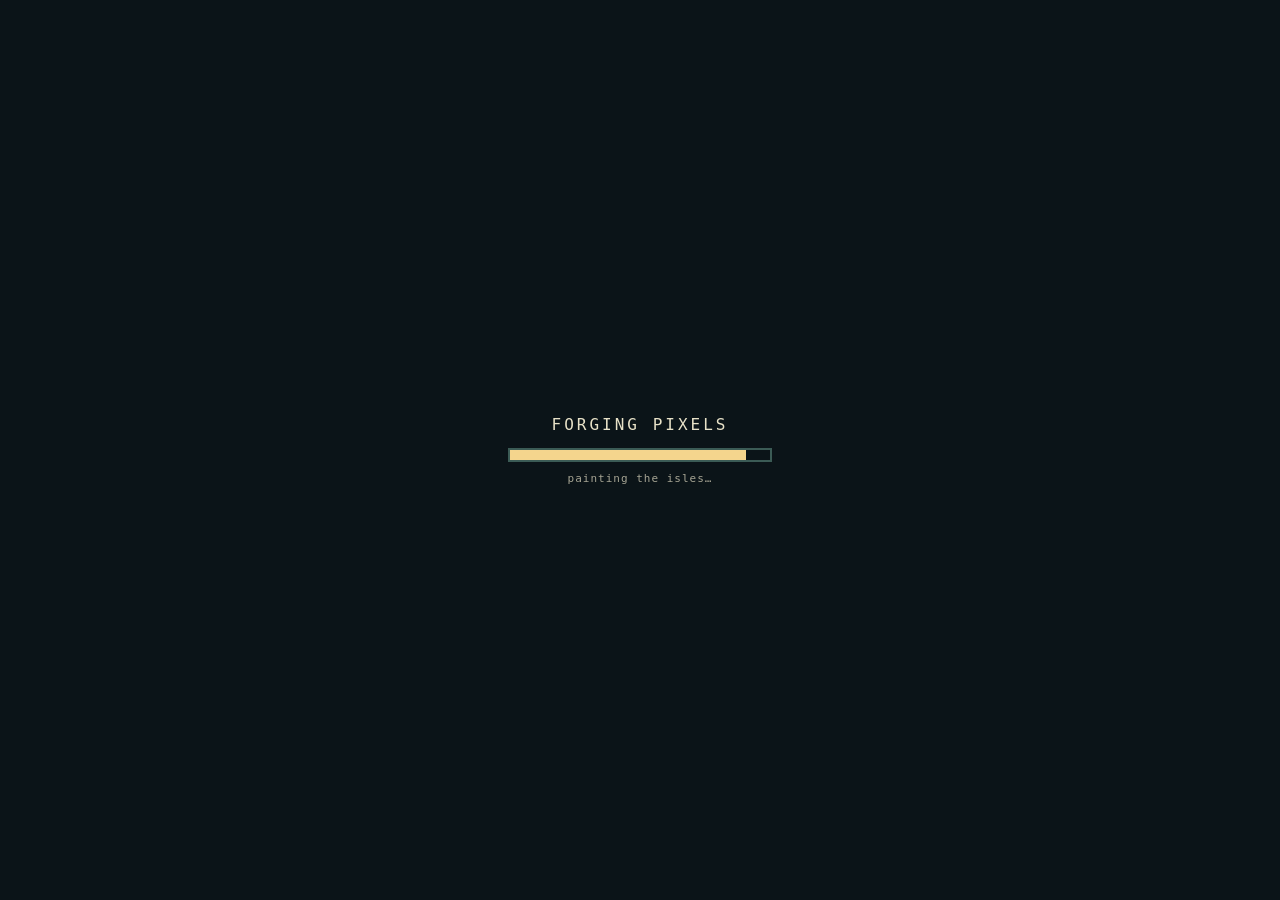
==== index.html @ d320d9fb "Add Lantern Isles isometric exploration prototype Single-file browser game: procedurally painted 512" ====
<!DOCTYPE html>
<html lang="en">
<head>
<meta charset="utf-8">
<meta name="viewport" content="width=device-width,initial-scale=1,maximum-scale=1,user-scalable=no">
<title>Lantern Isles — Prototype</title>
<style>
  html,body{margin:0;height:100%;background:#0b1418;overflow:hidden;font-family:ui-monospace,Menlo,Consolas,monospace;color:#e8e2c8;touch-action:none;user-select:none;-webkit-user-select:none}
  canvas#game{display:block;width:100vw;height:100vh}
  .panel{background:rgba(10,18,22,.78);border:2px solid #3b5b55;box-shadow:0 0 0 2px #0b1418;border-radius:3px}
  #hud{position:fixed;left:12px;top:12px;padding:8px 12px;pointer-events:none}
  #title{font-size:14px;letter-spacing:3px;color:#f4d58d}
  #relics{margin-top:4px;font-size:13px}
  #mini{position:fixed;right:12px;top:12px;width:160px;height:160px;image-rendering:pixelated}
  #zoom{position:fixed;right:12px;bottom:12px;display:flex;flex-direction:column;gap:6px}
  #zoom button{width:44px;height:44px;font:bold 20px monospace;background:rgba(10,18,22,.85);color:#f4d58d;border:2px solid #3b5b55;border-radius:3px;cursor:pointer}
  #hint{position:fixed;left:12px;bottom:12px;padding:6px 10px;font-size:12px;pointer-events:none;max-width:60vw}
  #toast{position:fixed;left:50%;top:18%;transform:translateX(-50%);padding:10px 18px;font-size:15px;color:#f4d58d;opacity:0;transition:opacity .4s;pointer-events:none;text-align:center}
  #loading{position:fixed;inset:0;display:flex;flex-direction:column;align-items:center;justify-content:center;background:#0b1418;z-index:10;letter-spacing:3px}
  #bar{width:260px;height:10px;border:2px solid #3b5b55;margin-top:14px}
  #bar i{display:block;height:100%;width:0;background:#f4d58d}
  #lmsg{margin-top:10px;font-size:11px;opacity:.7;letter-spacing:1px}
  @media (max-width:600px){#mini{width:110px;height:110px}#hint{font-size:11px}}
</style>
</head>
<body>
<canvas id="game"></canvas>
<div id="hud" class="panel"><div id="title">LANTERN ISLES</div><div id="relics">Relics 0 / 0</div></div>
<canvas id="mini" class="panel" width="64" height="64"></canvas>
<div id="zoom"><button id="zin">+</button><button id="zout">−</button></div>
<div id="hint" class="panel">WASD / arrows or tap to walk · scroll / pinch to zoom</div>
<div id="toast" class="panel"></div>
<div id="loading"><div>FORGING PIXELS</div><div id="bar"><i></i></div><div id="lmsg">painting 512×512 tiles…</div></div>
<script>
'use strict';
// ============================================================
//  Utilities: hashing, noise, dithering
// ============================================================
const BAYER=[0,8,2,10,12,4,14,6,3,11,1,9,15,7,13,5].map(v=>(v+.5)/16);
const clamp=(v,a,b)=>v<a?a:v>b?b:v;
function hash(x,y,s){let h=Math.imul(x|0,374761393)^Math.imul(y|0,668265263)^Math.imul(s|0,1274126177);h=Math.imul(h^(h>>>13),1103515245);h^=h>>>16;h=Math.imul(h,2246822519);h^=h>>>13;return (h>>>0)/4294967296;}
function rng(a){return function(){a|=0;a=a+0x6D2B79F5|0;let t=Math.imul(a^a>>>15,1|a);t=t+Math.imul(t^t>>>7,61|t)^t;return((t^t>>>14)>>>0)/4294967296;}}
const wrap=(a,p)=>((a%p)+p)%p;
// periodic value noise (period p in lattice cells) -> seamless tiles
function pnoise(x,y,p,s){const xi=Math.floor(x),yi=Math.floor(y),xf=x-xi,yf=y-yi;const u=xf*xf*(3-2*xf),v=yf*yf*(3-2*yf);
  const x0=wrap(xi,p),x1=wrap(xi+1,p),y0=wrap(yi,p),y1=wrap(yi+1,p);
  const a=hash(x0,y0,s),b=hash(x1,y0,s),c=hash(x0,y1,s),d=hash(x1,y1,s);return a+(b-a)*u+(c-a)*v+(a-b-c+d)*u*v;}
function fbm(x,y,p,s,oct=4){let sum=0,amp=.5,norm=0,f=1;for(let o=0;o<oct;o++){sum+=amp*pnoise(x*f,y*f,p*f,s+o*17);norm+=amp;amp*=.5;f*=2;}return sum/norm;}
// periodic worley: returns [f1,f2,featureX,featureY]
function worley(x,y,p,s){const xi=Math.floor(x),yi=Math.floor(y);let f1=9,f2=9,fx=0,fy=0;
  for(let j=-1;j<=1;j++)for(let i=-1;i<=1;i++){const cx=xi+i,cy=yi+j,mx=wrap(cx,p),my=wrap(cy,p);
    const px=cx+hash(mx,my,s),py=cy+hash(mx,my,s+7);const d=Math.hypot(px-x,py-y);
    if(d<f1){f2=f1;f1=d;fx=px;fy=py;}else if(d<f2)f2=d;}
  return [f1,f2,fx,fy];}
// palette ramp with ordered dithering only near band transitions (crisp pixel-art banding)
function ramp(pal,v,x,y){const n=pal.length;v=v<0?0:v>1?1:v;const f=v*(n-1);let i=Math.floor(f);let fr=(f-i-.5)*2.2+.5;
  if(fr>BAYER[((y&3)<<2)|(x&3)])i++;if(i>n-1)i=n-1;return pal[i];}
const hex=h=>[parseInt(h.slice(1,3),16),parseInt(h.slice(3,5),16),parseInt(h.slice(5,7),16)];
const P=a=>a.map(hex);
function norm3(x,y,z){const l=Math.hypot(x,y,z)||1;return [x/l,y/l,z/l];}
const LIGHT=norm3(-.55,-.65,.55);
const dot=(a,b)=>a[0]*b[0]+a[1]*b[1]+a[2]*b[2];

const PAL={
  grass:P(['#163223','#1e4a2c','#2a6633','#3b853a','#57a443','#80c252','#b2de6c']),
  dirt:P(['#24160f','#3a2418','#553421','#6f482c','#8a5f3a','#a57a4b']),
  rock:P(['#1a1d24','#2a2e37','#3d424c','#545a66','#6f7682','#8f97a2','#b8bfc7']),
  sand:P(['#5e4529','#86683d','#ad8e52','#cbab67','#e2c785','#f3e3ad']),
  snow:P(['#55658a','#7a8cad','#a5b5d0','#cbd8ea','#e9f1fb','#ffffff']),
  water:P(['#0a2238','#0f3450','#14496a','#1b6184','#287ea0','#43a1bd','#8ad0de','#dcf6f3']),
  leaf:P(['#0d2519','#143823','#1d502d','#2a6b35','#3c893b','#5ba946','#88c858','#bfe679']),
  pine:P(['#09201b','#103027','#174334','#20573f','#2e6f4b','#478b58','#6fa96a']),
  bark:P(['#1c120d','#2d1c14','#43281a','#5c3923','#784e30','#94663e']),
  crystal:P(['#1a2860','#28479a','#3a74cf','#55a5ec','#8cd4f7','#d2f5ff','#ffffff']),
  skin:P(['#4f2a22','#83452f','#b26647','#d68e65','#f0b68c']),
  cloak:P(['#260d15','#431628','#661f35','#8c2d3e','#b2424a','#d6645a']),
  cloth:P(['#121420','#1e2238','#2c3455','#3f4a74','#586898']),
  scarf:P(['#0e2f2f','#164a46','#1f6a5f','#2f8f78','#4fb594','#86d6b0']),
  leather:P(['#1a110b','#2c1c11','#43301c','#5d4428','#7a5a35','#987548']),
  metal:P(['#3a2a10','#6a4c1a','#a27426','#d6a53c','#f6d77a','#fff3c0']),
  glow:P(['#c8761e','#f2b13a','#ffe07a','#fff3b8','#fffbe8']),
  hair:P(['#1a0f0c','#2e1a12','#47291a','#633b24']),
};
const OUTLINE=[14,12,20];

function mk(w,h){const c=document.createElement('canvas');c.width=w;c.height=h;return c;}
class Buf{
  constructor(w,h){this.w=w;this.h=h;this.d=new Uint8ClampedArray(w*h*4);}
  px(x,y,c,a=255){if(x<0||y<0||x>=this.w||y>=this.h)return;const i=(y*this.w+x)*4;this.d[i]=c[0];this.d[i+1]=c[1];this.d[i+2]=c[2];this.d[i+3]=a;}
  alpha(x,y){if(x<0||y<0||x>=this.w||y>=this.h)return 0;return this.d[(y*this.w+x)*4+3];}
  outline(col,th=3){const w=this.w,h=this.h,src=new Uint8Array(w*h);for(let i=0;i<w*h;i++)src[i]=this.d[i*4+3]>0?1:0;
    let cur=src;for(let k=0;k<th;k++){const nx=new Uint8Array(cur);for(let y=0;y<h;y++)for(let x=0;x<w;x++){const i=y*w+x;if(cur[i])continue;
      if((x>0&&cur[i-1])||(x<w-1&&cur[i+1])||(y>0&&cur[i-w])||(y<h-1&&cur[i+w]))nx[i]=1;}cur=nx;}
    for(let i=0;i<w*h;i++)if(cur[i]&&!src[i]){this.d[i*4]=col[0];this.d[i*4+1]=col[1];this.d[i*4+2]=col[2];this.d[i*4+3]=255;}}
  canvas(){const c=mk(this.w,this.h);c.getContext('2d').putImageData(new ImageData(this.d,this.w,this.h),0,0);return c;}
}

// ============================================================
//  Tile (block) generation — every block is a 512×512 canvas:
//  top diamond 512×256, two side faces 256px deep.
// ============================================================
const inDiamond=(x,y,m=1)=>Math.abs(x+.5-256)/256+Math.abs(y+.5-128)/128<=m;
const uvToXY=(u,v)=>[Math.floor(256+(u-v)*256),Math.floor(128+(u+v-1)*128)];
const SEED={grass:101,sand:202,rock:303,snow:404,rockfill:303,sandfill:202};

function topColor(mat,u,v,x,y,seed,variant){
  switch(mat){
    case 'grass':{const n=fbm(u*6,v*6,6,seed,5),c=fbm(u*3,v*3,3,seed+5,3);return ramp(PAL.grass,n*.8+c*.4-.12,x,y);}
    case 'sand':case 'sandfill':{const n=fbm(u*5,v*5,5,seed,4);const r=Math.sin(Math.PI*2*(u*3+v*5)+n*5)*.5+.5;return ramp(PAL.sand,.38+(n-.5)*.6+.18*r,x,y);}
    case 'snow':{const n=fbm(u*4,v*4,4,seed,4);return ramp(PAL.snow,.66+(n-.5)*.55,x,y);}
    default:{ // rock slabs
      const [f1,f2]=worley(u*5,v*5,5,seed);const e=f2-f1;
      if(e<.045)return PAL.rock[1];
      let val=.56+(fbm(u*8,v*8,8,seed+2,4)-.5)*.5+(.35-f1)*.25;if(e<.09)val+=.12;
      if(variant===1&&mat==='rock'&&fbm(u*3,v*3,3,seed+9,3)>.55)return ramp(PAL.grass,val*.75,x,y);
      return ramp(PAL.rock,val,x,y);}
  }
}
function sideColor(mat,s,t,left,x,y,seed){
  const L=(left?.06:-.16)+((x>=250&&x<=257)?.08:0)-Math.pow(t/256,1.5)*.22;
  if(mat==='grass'||mat==='snow'){
    const drip=pnoise(s*9,3,9,seed+9)>.6?20*pnoise(s*40,1,40,seed+4):0;
    const g=10+16*pnoise(s*20,0,20,seed+3)+drip;
    if(t<g){const pal=mat==='grass'?PAL.grass:PAL.snow;if(t>g-3)return pal[1];
      return ramp(pal,.58+L*1.2-(t/g)*.25+(pnoise(s*60,t/6,60,seed)-.5)*.2,x,y);}
  }
  if(mat==='sand'||mat==='sandfill'){
    const n=fbm(s*8,t/30,8,seed+11,3);const band=Math.sin(t/11+n*5)*.5+.5;
    if(band<.08)return PAL.sand[0];
    return ramp(PAL.sand,.36+band*.22+(n-.5)*.3+L,x,y);
  }
  if(mat==='grass'){
    const dd=88+30*pnoise(s*6,0,6,seed+21);
    if(t<dd){const [f1,,fx,fy]=worley(s*14,t/18,14,seed+31);
      if(f1<.3){const nx=(s*14-fx)/.3,ny=(t/18-fy)/.3;return ramp(PAL.rock,.42+(-nx-ny)*.25+L,x,y);}
      if(f1<.36)return PAL.dirt[0];
      return ramp(PAL.dirt,.48+(fbm(s*10,t/20,10,seed+40,3)-.5)*.6+L,x,y);}
  }
  const [f1,f2]=worley(s*5,t/45,5,seed+51);
  if(f2-f1<.05)return PAL.rock[0];
  const n=fbm(s*6,t/50,6,seed+60,4);
  return ramp(PAL.rock,.5+(n-.5)*.5+.1*Math.sin(t/7+n*8)+L+(.3-f1)*.3,x,y);
}
function decorateTop(b,mat,variant,seed){
  const R=rng(seed*31+variant*977+1);
  if(mat==='grass'){
    const count=variant===1?2600:1700;
    for(let k=0;k<count;k++){const [x,y]=uvToXY(R(),R());const h=5+R()*11|0,lean=(R()-.5)*.7,sh=R();
      for(let s=0;s<h;s++){const yy=y-s,xx=x+Math.round(lean*s);if(!inDiamond(xx,yy,.985))break;
        const tv=.25+(s/h)*.6+sh*.15;b.px(xx,yy,ramp(PAL.grass,tv,xx,yy));if(s<h*.45)b.px(xx+1,yy,ramp(PAL.grass,tv-.15,xx+1,yy));}}
    if(variant===2){const sets=[[[240,240,232],[244,200,80]],[[236,128,160],[255,230,150]],[[250,214,90],[214,120,40]],[[130,160,240],[250,250,220]]];
      for(let k=0;k<34;k++){const [x,y]=uvToXY(.08+R()*.84,.08+R()*.84);const [pc,cc]=sets[R()*sets.length|0];
        const sq=(ox,oy,c)=>{for(let a=0;a<3;a++)for(let q=0;q<3;q++)b.px(x+ox+a,y+oy+q,c);};
        for(let s=3;s<10;s++)b.px(x+1,y+s,PAL.grass[1]);
        sq(-2,1,PAL.grass[0]);sq(-3,0,pc);sq(3,0,pc);sq(0,-3,pc);sq(0,3,pc);sq(0,0,cc);
        b.px(x-3,y,[255,255,255]);b.px(x,y-3,[255,255,255]);}}
    if(variant===1){for(let k=0;k<10;k++){const [x,y]=uvToXY(.1+R()*.8,.1+R()*.8);const r=3+R()*4;
      for(let j=-r;j<=r;j++)for(let i=-r*1.4;i<=r*1.4;i++){const d=(i/(r*1.4))**2+(j/r)**2;if(d>1)continue;
        const xx=x+Math.round(i),yy=y+Math.round(j);b.px(xx,yy,d>.7?PAL.rock[1]:ramp(PAL.rock,.7-(i+j)/(r*3),xx,yy));}}}
  }else if(mat==='sand'){
    for(let k=0;k<60;k++){const [x,y]=uvToXY(.05+R()*.9,.05+R()*.9);const c=R()<.5?PAL.sand[1]:PAL.sand[5];b.px(x,y,c);b.px(x+1,y,c);if(R()<.4){b.px(x,y+1,PAL.sand[0]);b.px(x+1,y+1,PAL.sand[0]);}}
    if(variant===1)for(let k=0;k<160;k++){const [x,y]=uvToXY(.1+R()*.8,.1+R()*.8);const h=4+R()*8|0;
      for(let s=0;s<h;s++)if(inDiamond(x,y-s,.98))b.px(x+Math.round((R()-.5)*1.2*s/3),y-s,s>h-3?[214,200,120]:[150,140,70]);}
  }else if(mat==='snow'){
    for(let k=0;k<260;k++){const [x,y]=uvToXY(R(),R());if(inDiamond(x,y,.98))b.px(x,y,[255,255,255]);}
  }else if(mat==='rock'){
    for(let k=0;k<40;k++){const [x,y]=uvToXY(.05+R()*.9,.05+R()*.9);b.px(x,y,PAL.rock[6]);b.px(x+1,y,PAL.rock[4]);b.px(x,y+1,PAL.rock[1]);b.px(x+1,y+1,PAL.rock[1]);}
  }
}
function genBlock(mat,variant){
  const b=new Buf(512,512),seed=SEED[mat];
  for(let y=0;y<256;y++)for(let x=0;x<512;x++){
    const dx=x+.5-256,dy=y+.5-128;if(Math.abs(dx)/256+Math.abs(dy)/128>1)continue;
    const u=(dx/256+dy/128)/2+.5,v=(dy/128-dx/256)/2+.5;
    b.px(x,y,topColor(mat,u,v,x,y,seed,variant));}
  decorateTop(b,mat,variant,seed);
  for(let x=0;x<512;x++){const left=x<256,yTop=left?128+x/2:256-(x-256)/2,s=left?x/256:(x-256)/256;
    for(let y=Math.ceil(yTop);y<Math.min(512,yTop+256);y++)b.px(x,y,sideColor(mat,s,y-yTop,left,x,y,seed));}
  return b.canvas();
}
function genWater(frame,F){
  const b=new Buf(512,256),ph=Math.PI*2*frame/F;
  for(let y=0;y<256;y++)for(let x=0;x<512;x++){
    const dx=x+.5-256,dy=y+.5-128;if(Math.abs(dx)/256+Math.abs(dy)/128>1.015)continue;
    const u=(dx/256+dy/128)/2+.5,v=(dy/128-dx/256)/2+.5;
    const n=fbm(u*4,v*4,4,505,4);
    const w=Math.sin(Math.PI*2*(2*u+3*v)+ph+n*4)+.6*Math.sin(Math.PI*2*(4*u-1*v)-2*ph+n*3);
    let val=.34+(n-.5)*.55+w*.05;
    if(w>1.42)val=.95;else if(w>1.3)val=.72;
    b.px(x,y,ramp(PAL.water,val,x,y));}
  return b.canvas();
}
function genEdgeShadow(axis){ // darkens top face near a back edge (cliff shadow)
  const b=new Buf(512,256);
  for(let y=0;y<256;y++)for(let x=0;x<512;x++){const dx=x+.5-256,dy=y+.5-128;if(Math.abs(dx)/256+Math.abs(dy)/128>1)continue;
    const u=(dx/256+dy/128)/2+.5,v=(dy/128-dx/256)/2+.5;const q=axis==='u'?u:v;const s=1-q/.42;
    if(s>BAYER[((y&3)<<2)|(x&3)])b.px(x,y,[8,10,24],s>.6?120:85);}
  return b.canvas();
}
function genBlobShadow(w,h){const b=new Buf(w,h);
  for(let y=0;y<h;y++)for(let x=0;x<w;x++){const dx=(x-w/2)/(w/2),dy=(y-h/2)/(h/2);const d=dx*dx+dy*dy;if(d>1)continue;
    if((1-d)*1.6>BAYER[((y&3)<<2)|(x&3)])b.px(x,y,[8,10,24],d<.5?95:70);}
  return b.canvas();}

// ============================================================
//  Props
// ============================================================
function genTree(seed){
  const W=512,H=768,b=new Buf(W,H),R=rng(seed),gx=256,gy=700,trunkTop=gy-330;
  for(let y=trunkTop;y<=gy+8;y++){const t=(y-trunkTop)/(gy-trunkTop),cxo=gx+Math.sin(t*2.4+seed)*10;let hw=15+t*t*14;if(y>gy-26)hw+=(y-(gy-26))*1.3;
    for(let x=Math.floor(cxo-hw);x<=Math.ceil(cxo+hw);x++){const nx=(x-cxo)/hw;if(Math.abs(nx)>1)continue;
      const bark=fbm(x/10,y/34,4096,seed,3),groove=Math.abs(Math.sin(nx*5.5+bark*4));
      let val=.62-nx*.42+(bark-.5)*.4-(groove<.22?.28:0)-(t<.25?.25:0);b.px(x,y,ramp(PAL.bark,val,x,y));}}
  const cy=gy-470,blobs=[{x:gx,y:cy,r:150,z:0}];
  for(let k=0;k<13;k++){const a=R()*Math.PI*2,d=R()*130;const by=cy+Math.sin(a)*d*.8+30;blobs.push({x:gx+Math.cos(a)*d*1.15,y:by,r:60+R()*55,z:(by-cy)*.5+R()*30});}
  for(let y=40;y<gy-240;y++)for(let x=0;x<W;x++){
    const ln=fbm(x/16,y/16,4096,seed+3,3);let best=-1e9,bn=null,bz=0;
    for(const bl of blobs){const dx=(x+.5-bl.x)/bl.r,dy=(y+.5-bl.y)/bl.r,d2=dx*dx+dy*dy;if(d2<1-(ln-.5)*.55){const nz=Math.sqrt(Math.max(0,1-d2));const z=bl.z+nz*bl.r;if(z>best){best=z;bn=[dx,dy,nz];bz=bl.z;}}}
    if(!bn)continue;
    const [f1,,fx,fy]=worley(x/13,y/13,4096,seed+5);
    const n=norm3(bn[0]+(x/13-fx)*.9,bn[1]+(y/13-fy)*.9,bn[2]+.2);
    let val=.08+Math.max(0,dot(n,LIGHT))*.85+bz*.0015;if(f1>.55)val-=.16;
    b.px(x,y,ramp(PAL.leaf,val,x,y));}
  b.outline(OUTLINE,3);return {img:b.canvas(),ax:gx,ay:gy};
}
function genPine(seed){
  const W=512,H=768,b=new Buf(W,H),R=rng(seed),gx=256,gy=700;
  for(let y=gy-140;y<=gy+6;y++){let hw=13+(y>gy-18?(y-(gy-18)):0);for(let x=gx-hw;x<=gx+hw;x++){const nx=(x-gx)/hw;b.px(x,y,ramp(PAL.bark,.6-nx*.4+(hash(x,y>>3,seed)-.5)*.2,x,y));}}
  const tiers=6,top=gy-660;
  for(let k=0;k<tiers;k++){const ay=top+k*78,by=ay+175+k*6,hw0=58+k*30;
    for(let y=ay;y<by+20;y++)for(let x=gx-hw0-10;x<=gx+hw0+10;x++){
      const jag=Math.abs(wrap((x-gx)/19+k*.5,1)*2-1)*18+(hash(x>>2,k,seed)-.5)*6;if(y>by-jag)continue;
      const t=(y-ay)/(by-ay);const hw=hw0*Math.min(1,t*1.05)+2;const nx=(x-gx)/hw;if(Math.abs(nx)>1)continue;
      const n=norm3(nx*.9,-.25+t*.3,Math.sqrt(Math.max(0,1-nx*nx*.8)));
      const needle=Math.sin((x-gx)*.55*Math.sign(nx||1)+y*.9);
      let val=.1+Math.max(0,dot(n,LIGHT))*.8+needle*.06-(k>0&&t<.22?.18:0);
      b.px(x,y,ramp(PAL.pine,val,x,y));}}
  b.outline(OUTLINE,3);return {img:b.canvas(),ax:gx,ay:gy};
}
function genRock(seed){
  const W=512,H=512,b=new Buf(W,H),R=rng(seed),gx=256,gy=410,rx=120+R()*50,ry=85+R()*35,cy=gy-ry*.75,moss=R()<.6;
  for(let y=0;y<H;y++)for(let x=0;x<W;x++){if(y>gy+6)continue;
    const dx=(x+.5-gx)/rx,dy=(y+.5-cy)/ry;const th=Math.atan2(dy,dx);const rr=1+(pnoise((th/Math.PI+1)*4,0,8,seed)-.5)*.35;
    const d2=(dx*dx+dy*dy)/(rr*rr);if(d2>1)continue;
    const [f1,f2,fx,fy]=worley(x/42,y/42,4096,seed+3);
    const cdx=(fx*42-gx)/rx,cdy=(fy*42-cy)/ry;const cz=Math.sqrt(Math.max(.05,1-cdx*cdx-cdy*cdy));
    const n=norm3(cdx*.8+dx*.4,cdy*.8+dy*.4,cz);
    if(f2-f1<.04){b.px(x,y,PAL.rock[0]);continue;}
    let val=.12+Math.max(0,dot(n,LIGHT))*.8+(hash(x>>1,y>>1,seed)-.5)*.08;
    if(moss&&n[1]<-.45&&fbm(x/20,y/20,4096,seed+8,3)>.45){b.px(x,y,ramp(PAL.grass,val*.85,x,y));continue;}
    b.px(x,y,ramp(PAL.rock,val,x,y));}
  b.outline(OUTLINE,3);return {img:b.canvas(),ax:gx,ay:gy};
}
function genPillar(seed,broken){
  const W=256,H=768,b=new Buf(W,H),R=rng(seed),gx=128,gy=700;
  const colTop=Math.floor(broken?gy-40-(170+R()*130):gy-460),r=50;
  for(let y=colTop-40;y<gy-36;y++)for(let x=gx-r;x<=gx+r;x++){const nx=(x+.5-gx)/r;if(Math.abs(nx)>1)continue;
    const jt=broken?colTop+(pnoise(x/14,0,4096,seed)-.5)*70:colTop;if(y<jt)continue;
    const n=norm3(nx,-.05,Math.sqrt(1-nx*nx));const flute=Math.cos(Math.asin(clamp(nx,-1,1))*12);
    let val=.15+Math.max(0,dot(n,LIGHT))*.75+(flute>.85?-.15:0)+(fbm(x/8,y/30,4096,seed+2,3)-.5)*.25;
    if(((y-colTop)%90)<4)val-=.2;
    if(broken&&y<jt+6)val+=.15;
    if(y>gy-160&&fbm(x/16,y/16,4096,seed+5,3)>.55+(y-(gy-160))*-.0015){b.px(x,y,ramp(PAL.grass,val*.85,x,y));continue;}
    b.px(x,y,ramp(PAL.rock,val,x,y));}
  const slab=(y0,y1,hw)=>{for(let y=y0;y<y1;y++)for(let x=gx-hw;x<=gx+hw;x++){const nx=(x-gx)/hw;let val=y<y0+6?.85:.55-nx*.3;val+=(hash(x>>1,y>>1,seed)-.5)*.1;b.px(x,y,ramp(PAL.rock,val,x,y));}};
  slab(gy-40,gy+4,74);if(!broken)slab(colTop-34,colTop,68);
  b.outline(OUTLINE,3);return {img:b.canvas(),ax:gx,ay:gy};
}
function genCrystal(){
  const W=256,H=384,b=new Buf(W,H);
  const cs=[{x:94,base:345,w:22,h:150,t:-.38},{x:166,base:345,w:20,h:130,t:.42},{x:128,base:345,w:34,h:240,t:.04},{x:108,base:350,w:14,h:80,t:-.15}];
  for(const c of cs){const co=Math.cos(c.t),si=Math.sin(c.t);
    for(let y=0;y<H;y++)for(let x=0;x<W;x++){const px=x+.5-c.x,py=c.base-y-.5;const lx=px*co-py*si,ly=px*si+py*co;
      if(ly<0||ly>c.h)continue;const ts=c.h-c.w*1.4;const hw=ly<ts?c.w:c.w*(c.h-ly)/(c.h-ts);if(Math.abs(lx)>hw)continue;
      const f=lx/hw;let val=f<-.33?.8:f<.33?.58:.34;if(ly>ts)val+=f<0?.18:.02;val+=(ly/c.h)*.18;
      if(wrap(ly-lx*.6,38)<2.5)val+=.25;b.px(x,y,ramp(PAL.crystal,val,x,y));}}
  for(let k=0;k<7;k++){const R=rng(k+9);const x0=80+R()*96,y0=346+R()*8,r=6+R()*7;
    for(let j=-r;j<=r;j++)for(let i=-r*1.4;i<=r*1.4;i++){const d=(i/(r*1.4))**2+(j/r)**2;if(d>1)continue;const xx=Math.round(x0+i),yy=Math.round(y0+j);b.px(xx,yy,ramp(PAL.rock,.65-(i+j)/(r*3),xx,yy));}}
  b.outline([10,12,40],3);return {img:b.canvas(),ax:128,ay:345};
}
// --- player: built from shaded primitives, then outlined ---
function renderParts(b,parts){
  const LP=norm3(-.5,-.6,.62);
  for(const p of parts){let x0,x1,y0,y1;
    if(p.t==='ell'){x0=p.x-p.rx;x1=p.x+p.rx;y0=p.y-p.ry;y1=p.y+p.ry;}
    else if(p.t==='trap'){const w=Math.max(p.w0,p.w1);x0=p.x-w;x1=p.x+w;y0=p.y0;y1=p.y1;}
    else{x0=p.x0;x1=p.x1;y0=p.y0;y1=p.y1;}
    for(let y=Math.floor(y0);y<=Math.ceil(y1);y++)for(let x=Math.floor(x0);x<=Math.ceil(x1);x++){let n;
      if(p.t==='ell'){const dx=(x+.5-p.x)/p.rx,dy=(y+.5-p.y)/p.ry,d=dx*dx+dy*dy;if(d>1)continue;n=[dx,dy,Math.sqrt(1-d)];}
      else if(p.t==='trap'){if(y<p.y0||y>p.y1)continue;const t=(y-p.y0)/(p.y1-p.y0),hw=p.w0+(p.w1-p.w0)*t,nx=(x+.5-p.x)/hw;if(Math.abs(nx)>1)continue;n=norm3(nx*.95,-.1,Math.sqrt(Math.max(0,1-nx*nx*.9)));}
      else{if(x<p.x0||x>p.x1||y<p.y0||y>p.y1)continue;b.px(x,y,p.col);continue;}
      let val=.15+Math.max(0,dot(n,LP))*.8+(p.bias||0);if(p.fold)val+=Math.sin((x-p.x)/p.fold)*.1;
      b.px(x,y,ramp(p.pal,val,x,y));}}
}
function genPlayer(back,frame){
  const b=new Buf(256,384),ph=frame/4*Math.PI*2,walk=frame>0;
  const lL=walk?Math.max(0,Math.sin(ph))*12:0,lR=walk?Math.max(0,-Math.sin(ph))*12:0,bob=walk?Math.abs(Math.sin(ph))*5:0,sw=walk?Math.sin(ph)*7:0;
  const E=(x,y,rx,ry,pal,o={})=>Object.assign({t:'ell',x,y,rx,ry,pal},o);
  const T=(x,y0,y1,w0,w1,pal,o={})=>Object.assign({t:'trap',x,y0,y1,w0,w1,pal},o);
  const Rc=(x0,y0,x1,y1,col)=>({t:'rect',x0,y0,x1,y1,col});
  const parts=[
    E(108,352-lL,20,12,PAL.leather),E(148,352-lR,20,12,PAL.leather),
    E(110,322-lL,15,28,PAL.cloth),E(146,322-lR,15,28,PAL.cloth),
    E(80,236-bob+sw*.5,15,40,PAL.cloak,{bias:-.12}),
    T(128,172-bob,318-bob,38,66,PAL.cloak,{fold:7}),
    T(128,258-bob,270-bob,44,47,PAL.leather),
  ];
  if(back){parts.push(T(128,190-bob,292-bob,40,44,PAL.leather,{fold:9}),E(128,198-bob,42,16,PAL.leather,{bias:.08}),E(128,184-bob,50,14,PAL.cloth,{fold:4}));}
  else parts.push(E(128,264-bob,8,7,PAL.metal,{bias:.2}));
  parts.push(E(176,236-bob-sw*.5,15,40,PAL.cloak),E(80,280-bob+sw,11,11,PAL.skin),E(176,280-bob-sw,11,11,PAL.skin),
    T(182,286-bob-sw,296-bob-sw,4,4,PAL.metal),T(182,296-bob-sw,334-bob-sw,13,15,PAL.metal,{bias:-.1}),
    E(182,315-bob-sw,9,13,PAL.glow,{bias:.5}),
    E(128,176-bob,46,16,PAL.scarf,{fold:5}),
    E(128,122-bob,56,58,PAL.cloak,{fold:9}),T(128,56-bob,84-bob,4,30,PAL.cloak));
  if(!back){parts.push(E(128,136-bob,34,31,PAL.skin,{bias:.1}),E(128,108-bob,36,13,PAL.hair),
    Rc(110,129-bob,117,139-bob,[24,16,26]),Rc(139,129-bob,146,139-bob,[24,16,26]),Rc(110,129-bob,112,131-bob,[255,255,255]),Rc(139,129-bob,141,131-bob,[255,255,255]),
    Rc(103,145-bob,109,148-bob,[228,128,110]),Rc(147,145-bob,153,148-bob,[228,128,110]));}
  renderParts(b,parts.map(p=>{if(p.t==='ell'||p.t==='trap')return p;return Object.assign({},p,{y0:Math.round(p.y0),y1:Math.round(p.y1)});}));
  b.outline(OUTLINE,3);return b.canvas();
}

// ============================================================
//  World
// ============================================================
const N=64,HW=256,HH=128,ZS=128;
const H=new Int8Array(N*N),MAT=new Array(N*N),VAR=new Uint8Array(N*N),PROP=new Array(N*N).fill(null),RELIC=new Uint8Array(N*N),EXP=new Uint8Array(N*N);
const idx=(i,j)=>i*N+j,inMap=(i,j)=>i>=0&&j>=0&&i<N&&j<N;
let ruins=[],ruinSeen=new Set(),relicTotal=0,relicFound=0,start=[N/2,N/2];
const A={}; // assets

function genWorld(){
  const R=rng(1337);
  for(let i=0;i<N;i++)for(let j=0;j<N;j++){
    const e0=fbm(i/10,j/10,4096,7,5),d=Math.hypot(i-N/2+.5,j-N/2+.5)/(N/2);
    const e=e0+.32-d*d*.78,k=idx(i,j);
    if(e<.38){H[k]=0;MAT[k]='water';continue;}
    const h=Math.min(8,1+Math.floor((e-.38)/.072));H[k]=h;
    const rockN=fbm(i/6,j/6,4096,77,3);
    MAT[k]=h>=7?'snow':h===6?'rock':(h===1&&e<.43)?'sand':(h>=3&&rockN>.66)?'rock':'grass';
    const r=hash(i,j,9);VAR[k]=MAT[k]==='grass'?(r<.18?2:r<.45?1:0):(r<.4?1:0);
  }
  for(let i=0;i<N;i++)for(let j=0;j<N;j++){const k=idx(i,j),m=MAT[k],r=hash(i,j,21),f=fbm(i/6,j/6,4096,31,3);
    if(m==='grass'&&f>.53&&r<.6)PROP[k]={type:H[k]>=4?'pine':'tree',v:hash(i,j,5)*3|0};
    else if((m==='grass'&&r<.035)||(m==='sand'&&r<.04)||(m==='rock'&&r<.1))PROP[k]={type:'rock',v:hash(i,j,6)*3|0};}
  // start: nearest grass to centre
  let bd=1e9;for(let i=0;i<N;i++)for(let j=0;j<N;j++){const k=idx(i,j);if(MAT[k]!=='grass')continue;const d=Math.hypot(i-N/2,j-N/2);if(d<bd){bd=d;start=[i,j];}}
  for(let a=-2;a<=2;a++)for(let b=-2;b<=2;b++)if(inMap(start[0]+a,start[1]+b))PROP[idx(start[0]+a,start[1]+b)]=null;
  // ruins
  let reach=reachable();const cand=reach.filter(k=>MAT[k]==='grass'&&Math.hypot((k/N|0)-start[0],k%N-start[1])>9);
  for(let n=0;n<3&&cand.length;n++){let best=null,bs=-1;for(let t=0;t<300;t++){const k=cand[R()*cand.length|0];const ci=k/N|0,cj=k%N;
      let s=Math.hypot(ci-start[0],cj-start[1])*.3;for(const r of ruins)s=Math.min(s,Math.hypot(ci-r[0],cj-r[1]));if(s>bs){bs=s;best=[ci,cj];}}
    ruins.push(best);const [ci,cj]=best;PROP[idx(ci,cj)]=null;
    for(let a=-3;a<=3;a++)for(let b=-3;b<=3;b++){if(!inMap(ci+a,cj+b))continue;const k=idx(ci+a,cj+b);if(PROP[k]&&PROP[k].type!=='pillar')PROP[k]=null;}
    const ring=[[-2,-2],[-2,0],[-2,2],[0,-2],[2,-2],[2,2],[0,2],[2,0]];for(const [a,b] of ring){if(R()<.25)continue;const ii=ci+a,jj=cj+b;if(!inMap(ii,jj))continue;const k=idx(ii,jj);
      if(MAT[k]!=='water'&&Math.abs(H[k]-H[idx(ci,cj)])<=1)PROP[k]={type:'pillar',v:R()<.55?1:0};}}
  reach=reachable();const rset=new Set(reach);const relics=[];
  for(const [ci,cj] of ruins)if(rset.has(idx(ci,cj)))relics.push([ci,cj]);
  const pool=reach.filter(k=>!PROP[k]&&Math.hypot((k/N|0)-start[0],k%N-start[1])>6);
  while(relics.length<8&&pool.length){let best=null,bs=-1;for(let t=0;t<400;t++){const k=pool[R()*pool.length|0];const ci=k/N|0,cj=k%N;
      let s=Math.hypot(ci-start[0],cj-start[1]);for(const r of relics)s=Math.min(s,Math.hypot(ci-r[0],cj-r[1]));if(s>bs){bs=s;best=[ci,cj];}}relics.push(best);}
  for(const [i,j] of relics)RELIC[idx(i,j)]=1;relicTotal=relics.length;
}
const blocks=k=>!!PROP[k];
function walkable(i,j){if(!inMap(i,j))return false;const k=idx(i,j);return MAT[k]!=='water'&&!blocks(k);}
function canStep(i,j,di,dj){const ni=i+di,nj=j+dj;if(!walkable(ni,nj))return false;const h=H[idx(i,j)];if(Math.abs(H[idx(ni,nj)]-h)>1)return false;
  if(di&&dj){for(const [a,b] of [[i+di,j],[i,j+dj]]){if(!walkable(a,b)||Math.abs(H[idx(a,b)]-h)>1)return false;}}return true;}
const DIRS=[[1,0],[-1,0],[0,1],[0,-1],[1,1],[-1,-1],[1,-1],[-1,1]];
function reachable(){const seen=new Uint8Array(N*N),q=[idx(start[0],start[1])];seen[q[0]]=1;
  for(let h=0;h<q.length;h++){const i=q[h]/N|0,j=q[h]%N;for(const [a,b] of DIRS)if(canStep(i,j,a,b)){const k=idx(i+a,j+b);if(!seen[k]){seen[k]=1;q.push(k);}}}return q;}
function bfs(si,sj,ti,tj){if(!walkable(ti,tj))return null;const prev=new Int32Array(N*N).fill(-1),s=idx(si,sj),t=idx(ti,tj),q=[s];prev[s]=s;
  for(let h=0;h<q.length;h++){if(q[h]===t)break;const i=q[h]/N|0,j=q[h]%N;for(const [a,b] of DIRS)if(canStep(i,j,a,b)){const k=idx(i+a,j+b);if(prev[k]<0){prev[k]=q[h];q.push(k);}}}
  if(prev[t]<0)return null;const path=[];for(let k=t;k!==s;k=prev[k])path.push([k/N|0,k%N]);return path.reverse();}

// ============================================================
//  Render + game loop
// ============================================================
const cv=document.getElementById('game'),ctx=cv.getContext('2d');
let W=0,Hs=0,dpr=1,zoom=.5,time=0;
function resize(){dpr=Math.min(2,window.devicePixelRatio||1);W=innerWidth;Hs=innerHeight;cv.width=W*dpr|0;cv.height=Hs*dpr|0;}
addEventListener('resize',resize);resize();
zoom=clamp(Math.min(W,Hs)/1500,.22,.65);
const setZoom=z=>zoom=clamp(z,.12,2.5);
const X=(i,j)=>(i-j)*HW,Y=(i,j,z)=>(i+j)*HH-z*ZS;
const player={i:0,j:0,fi:0,fj:0,z:0,from:null,to:null,t:0,path:[],back:false,flip:false,walkT:0,moving:false};
const cam={x:0,y:0};
let particles=[],marker=null,mini,miniCtx,miniImg;

function hAt(i,j){if(!inMap(i,j))return -2;const k=idx(i,j);return MAT[k]==='water'?-1:H[k];}
function blockImg(mat,v){const arr=A.blocks[mat];return arr[v%arr.length];}
function fillMat(m){return (m==='sand')?'sandfill':'rockfill';}

function drawTile(i,j,vb){
  const k=idx(i,j),x=X(i,j);
  if(MAT[k]==='water'){
    const y=Y(i,j,0);ctx.drawImage(A.water[Math.floor(time*6)%A.water.length],x-256,y-128);
    return;}
  const h=H[k],m=MAT[k],front=Math.min(hAt(i+1,j),hAt(i,j+1));
  const fills=[];for(let z=h-2;z>front;z-=2)fills.push(z);
  for(let n=fills.length-1;n>=0;n--)ctx.drawImage(A.blocks[fillMat(m)][0],x-256,Y(i,j,fills[n])-128);
  const y=Y(i,j,h);ctx.drawImage(blockImg(m,VAR[k]),x-256,y-128);
  if(hAt(i-1,j)>h)ctx.drawImage(A.shU,x-256,y-128);
  if(hAt(i,j-1)>h)ctx.drawImage(A.shV,x-256,y-128);
  // shoreline foam where the cliff meets water
  const y0=Y(i,j,0),fa=.45+.25*Math.sin(time*2+i+j);
  ctx.strokeStyle=`rgba(225,248,242,${fa})`;ctx.lineWidth=9;
  if(hAt(i,j+1)===-1){ctx.beginPath();ctx.moveTo(x-256,y0);ctx.lineTo(x,y0+128);ctx.stroke();}
  if(hAt(i+1,j)===-1){ctx.beginPath();ctx.moveTo(x,y0+128);ctx.lineTo(x+256,y0);ctx.stroke();}
}
function drawProp(i,j){
  const k=idx(i,j),p=PROP[k],x=X(i,j),y=Y(i,j,H[k]);
  if(p){const list=A[p.type],a=list[p.v%list.length];
    const sw=p.type==='pillar'?220:p.type==='rock'?300:380;ctx.drawImage(A.blob,x-sw/2+30,y-sw*.17+8,sw,sw*.36);
    ctx.drawImage(a.img,x-a.ax,y-a.ay);}
  if(RELIC[k]){const bobY=Math.sin(time*2+i)*10-20,g=ctx.createRadialGradient(x,y-140+bobY,10,x,y-140+bobY,260);
    g.addColorStop(0,'rgba(120,210,255,.55)');g.addColorStop(1,'rgba(120,210,255,0)');
    ctx.save();ctx.globalCompositeOperation='lighter';ctx.fillStyle=g;ctx.fillRect(x-260,y-400+bobY,520,520);ctx.restore();
    ctx.drawImage(A.blob,x-90,y-22,180,60);const c=A.crystal;ctx.drawImage(c.img,x-c.ax,y-c.ay+bobY);}
}
function drawPlayer(){
  const x=(player.fi-player.fj)*HW,y=(player.fi+player.fj)*HH-player.z*ZS;
  ctx.drawImage(A.blob,x-90,y-26,180,64);
  const fr=player.moving?1+(Math.floor(player.walkT*7)%3):0;const img=A.player[player.back?1:0][fr];
  ctx.save();ctx.translate(x,y+8);if(player.flip)ctx.scale(-1,1);ctx.drawImage(img,-128,-360);ctx.restore();
  const lx=x+(player.flip?-54:54),ly=y-45+8,fl=.2+.05*Math.sin(time*13)+.03*Math.sin(time*7.3);
  const g=ctx.createRadialGradient(lx,ly,6,lx,ly,300);g.addColorStop(0,`rgba(255,200,110,${fl+.2})`);g.addColorStop(.25,`rgba(255,170,70,${fl*.6})`);g.addColorStop(1,'rgba(255,150,60,0)');
  ctx.save();ctx.globalCompositeOperation='lighter';ctx.fillStyle=g;ctx.fillRect(lx-300,ly-300,600,600);ctx.restore();
}
function playerOrderKey(){const a=player.from||[player.i,player.j],b=player.to||a;const ka=(a[0]+a[1])*N+a[0],kb=(b[0]+b[1])*N+b[0];return ka>kb?a:b;}

function draw(){
  ctx.setTransform(dpr,0,0,dpr,0,0);
  const bg=ctx.createLinearGradient(0,0,0,Hs);bg.addColorStop(0,'#0b1a22');bg.addColorStop(1,'#08121a');ctx.fillStyle=bg;ctx.fillRect(0,0,W,Hs);
  ctx.save();ctx.translate(W/2,Hs/2);ctx.scale(zoom,zoom);ctx.translate(-cam.x,-cam.y);
  ctx.imageSmoothingEnabled=zoom<1;ctx.imageSmoothingQuality='high';
  const vl=cam.x-W/2/zoom,vr=cam.x+W/2/zoom,vt=cam.y-Hs/2/zoom,vb=cam.y+Hs/2/zoom;
  const pk=playerOrderKey();
  for(let s=0;s<=2*N-2;s++){
    const y0=s*HH;if(y0-9*ZS-800>vb)break;if(y0+700<vt)continue;
    for(let i=Math.max(0,s-N+1);i<=Math.min(s,N-1);i++){const j=s-i,k=idx(i,j);
      const x=X(i,j);if(x+300<vl||x-300>vr)continue;
      if(EXP[k]){const y=Y(i,j,MAT[k]==='water'?0:H[k]);if(!(y-800>vb||y+700<vt)){drawTile(i,j,vb);drawProp(i,j);}}
      if(i===pk[0]&&j===pk[1])drawPlayer();}}
  // fireflies / pollen
  ctx.save();ctx.globalCompositeOperation='lighter';
  for(const p of particles){const a=p.life<1?p.life:Math.min(1,(p.max-p.life)*2);ctx.globalAlpha=clamp(a*(.6+.4*Math.sin(time*5+p.ph)),0,1);ctx.fillStyle=p.col;ctx.fillRect(Math.round(p.x/6)*6,Math.round(p.y/6)*6,p.s,p.s);}
  ctx.restore();
  if(marker&&marker.t>0){const x=X(marker.i,marker.j),y=Y(marker.i,marker.j,H[idx(marker.i,marker.j)]);ctx.strokeStyle=`rgba(244,213,141,${marker.t})`;ctx.lineWidth=8;
    ctx.beginPath();ctx.moveTo(x,y-128);ctx.lineTo(x+256,y);ctx.lineTo(x,y+128);ctx.lineTo(x-256,y);ctx.closePath();ctx.stroke();}
  ctx.restore();
  const vg=ctx.createRadialGradient(W/2,Hs/2,Math.min(W,Hs)*.35,W/2,Hs/2,Math.max(W,Hs)*.75);vg.addColorStop(0,'rgba(5,10,16,0)');vg.addColorStop(1,'rgba(5,10,16,.7)');ctx.fillStyle=vg;ctx.fillRect(0,0,W,Hs);
}

function reveal(){const R=7;for(let a=-R;a<=R;a++)for(let b=-R;b<=R;b++){if(a*a+b*b>R*R+1)continue;const i=player.i+a,j=player.j+b;if(!inMap(i,j))continue;const k=idx(i,j);if(!EXP[k]){EXP[k]=1;paintMini(i,j);}}
  for(const r of ruins){const key=r.join(',');if(!ruinSeen.has(key)&&EXP[idx(r[0],r[1])]){ruinSeen.add(key);toast('Ancient ruins discovered');}}
  miniDirty=true;}
let miniDirty=true;
function miniColor(k){const m=MAT[k],h=H[k];if(m==='water')return [28,104,136];if(RELIC[k])return [140,214,247];
  if(PROP[k]&&PROP[k].type==='pillar')return [190,190,200];
  const base=m==='sand'?[207,176,106]:m==='rock'?[115,122,133]:m==='snow'?[238,244,251]:PROP[k]?[38,92,48]:[70,140,60];const f=.75+h*.05;return base.map(c=>clamp(c*f,0,255));}
function paintMini(i,j){const k=idx(i,j),c=miniColor(k),o=(i*N+j)*4;miniImg.data[o]=c[0];miniImg.data[o+1]=c[1];miniImg.data[o+2]=c[2];miniImg.data[o+3]=255;}
function drawMini(){miniCtx.putImageData(miniImg,0,0);miniCtx.fillStyle='#f4d58d';miniCtx.fillRect(player.j-1,player.i-1,3,3);miniDirty=false;}

let toastT=0;function toast(msg){const t=document.getElementById('toast');t.textContent=msg;t.style.opacity=1;toastT=2.8;}
function updHud(){document.getElementById('relics').textContent=`Relics ${relicFound} / ${relicTotal}`;}

function tryMove(di,dj){
  if(!canStep(player.i,player.j,di,dj))return false;
  player.from=[player.i,player.j];player.to=[player.i+di,player.j+dj];player.t=0;player.moving=true;
  const sx=di-dj,sy=di+dj;if(sx!==0)player.flip=sx<0;player.back=sy<0||(sy===0&&player.back);
  return true;}
function arrive(){
  player.i=player.to[0];player.j=player.to[1];player.from=null;player.to=null;player.moving=false;
  const k=idx(player.i,player.j);
  if(RELIC[k]){RELIC[k]=0;relicFound++;updHud();paintMini(player.i,player.j);
    toast(relicFound===relicTotal?'All relics recovered — the isles remember you':`Relic recovered  ${relicFound}/${relicTotal}`);
    const x=X(player.i,player.j),y=Y(player.i,player.j,H[k]);for(let n=0;n<40;n++){const a=Math.random()*6.28,s=60+Math.random()*240;
      particles.push({x,y:y-150,vx:Math.cos(a)*s,vy:Math.sin(a)*s-120,life:0,max:1.4,s:8,ph:n,col:'#9fe3ff',burst:1});}}
  reveal();}
const keys=new Set();
function keyDir(){let vx=0,vy=0;
  if(keys.has('w')||keys.has('arrowup'))vy-=1;if(keys.has('s')||keys.has('arrowdown'))vy+=1;
  if(keys.has('a')||keys.has('arrowleft'))vx-=1;if(keys.has('d')||keys.has('arrowright'))vx+=1;
  if(!vx&&!vy)return null;const l=Math.hypot(vx,vy);vx/=l;vy/=l;
  let best=null,bs=-2;for(const [a,b] of DIRS){const sx=(a-b)*2,sy=(a+b);const sl=Math.hypot(sx,sy);const d=(sx*vx+sy*vy)/sl;if(d>bs){bs=d;best=[a,b];}}return best;}
function update(dt){
  time+=dt;
  if(player.moving){player.t+=dt/.26;player.walkT+=dt;const t=Math.min(1,player.t);
    player.fi=player.from[0]+(player.to[0]-player.from[0])*t;player.fj=player.from[1]+(player.to[1]-player.from[1])*t;
    const h0=H[idx(...player.from)],h1=H[idx(...player.to)];player.z=h0+(h1-h0)*t+Math.sin(Math.PI*t)*(h0!==h1?.35:.05);
    if(player.t>=1)arrive();}
  if(!player.moving){const kd=keyDir();
    if(kd){player.path=[];if(!tryMove(...kd)){ // slide along walls
        for(const alt of DIRS){if((alt[0]===kd[0]||alt[1]===kd[1])&&(alt[0]||alt[1])&&!(alt[0]===kd[0]&&alt[1]===kd[1])&&tryMove(...alt))break;}}}
    else if(player.path.length){const [ni,nj]=player.path.shift();if(!tryMove(ni-player.i,nj-player.j))player.path=[];}
    if(!player.moving){player.fi=player.i;player.fj=player.j;player.z=H[idx(player.i,player.j)];}}
  const tx=(player.fi-player.fj)*HW,ty=(player.fi+player.fj)*HH-player.z*ZS-160;
  const kk=1-Math.exp(-dt*5);cam.x+=(tx-cam.x)*kk;cam.y+=(ty-cam.y)*kk;
  // ambient fireflies near player
  if(particles.filter(p=>!p.burst).length<34){const a=Math.random()*6.28,r=200+Math.random()*1500;
    particles.push({x:tx+Math.cos(a)*r,y:ty+Math.sin(a)*r*.6,vx:(Math.random()-.5)*30,vy:-10-Math.random()*25,life:0,max:4+Math.random()*4,s:6,ph:Math.random()*9,col:Math.random()<.7?'#f8e7a0':'#b8f0c0'});}
  for(const p of particles){p.life+=dt;p.x+=p.vx*dt;p.y+=p.vy*dt;if(p.burst){p.vy+=200*dt;p.vx*=.97;}else p.vx+=Math.sin(time+p.ph)*8*dt;}
  particles=particles.filter(p=>p.life<p.max);
  if(marker)marker.t-=dt*1.5;
  if(toastT>0){toastT-=dt;if(toastT<=0)document.getElementById('toast').style.opacity=0;}
  if(miniDirty)drawMini();
}
// --- input ---
addEventListener('keydown',e=>{const k=e.key.toLowerCase();keys.add(k);if(k==='+'||k==='=')setZoom(zoom*1.15);if(k==='-')setZoom(zoom/1.15);if(k.startsWith('arrow'))e.preventDefault();});
addEventListener('keyup',e=>keys.delete(e.key.toLowerCase()));
addEventListener('blur',()=>keys.clear());
cv.addEventListener('wheel',e=>{e.preventDefault();setZoom(zoom*Math.exp(-e.deltaY*.0015));},{passive:false});
document.getElementById('zin').onclick=()=>setZoom(zoom*1.25);
document.getElementById('zout').onclick=()=>setZoom(zoom/1.25);
const ptrs=new Map();let pinch=null,pinched=false;
const pdist=()=>{const [a,b]=[...ptrs.values()];return Math.hypot(a.x-b.x,a.y-b.y);};
cv.addEventListener('pointerdown',e=>{cv.setPointerCapture(e.pointerId);ptrs.set(e.pointerId,{x:e.clientX,y:e.clientY,sx:e.clientX,sy:e.clientY});if(ptrs.size===2){pinch={d:pdist(),z:zoom};pinched=true;}});
cv.addEventListener('pointermove',e=>{const p=ptrs.get(e.pointerId);if(!p)return;p.x=e.clientX;p.y=e.clientY;if(ptrs.size===2&&pinch)setZoom(pinch.z*pdist()/pinch.d);});
const endPtr=e=>{const p=ptrs.get(e.pointerId);if(!p)return;if(ptrs.size===1&&!pinched&&Math.hypot(p.x-p.sx,p.y-p.sy)<14&&e.type==='pointerup')tap(p.x,p.y);ptrs.delete(e.pointerId);if(ptrs.size<2)pinch=null;if(!ptrs.size)pinched=false;};
cv.addEventListener('pointerup',endPtr);cv.addEventListener('pointercancel',endPtr);
function tap(cx,cy){
  const wx=(cx-W/2)/zoom+cam.x,wy=(cy-Hs/2)/zoom+cam.y;
  for(let s=2*N-2;s>=0;s--)for(let i=Math.max(0,s-N+1);i<=Math.min(s,N-1);i++){const j=s-i,k=idx(i,j);if(!EXP[k])continue;
    const dx=wx-X(i,j),dy=wy-Y(i,j,MAT[k]==='water'?0:H[k]);
    if(Math.abs(dx)/256+Math.abs(dy)/128<=1){const p=bfs(player.i,player.j,i,j);if(p){player.path=p;marker={i,j,t:1};}return;}}
}

// ============================================================
//  Boot: generate all art procedurally, then start
// ============================================================
(async function boot(){
  const bar=document.querySelector('#bar i'),msg=document.getElementById('lmsg');
  A.blocks={grass:[],sand:[],rock:[],snow:[],rockfill:[],sandfill:[]};A.water=[];A.tree=[];A.pine=[];A.rock=[];A.pillar=[];A.player=[[],[]];
  const jobs=[
    ['grass tiles',()=>{for(let v=0;v<3;v++)A.blocks.grass.push(genBlock('grass',v));}],
    ['sand tiles',()=>{for(let v=0;v<2;v++)A.blocks.sand.push(genBlock('sand',v));}],
    ['rock tiles',()=>{for(let v=0;v<2;v++)A.blocks.rock.push(genBlock('rock',v));}],
    ['snow tiles',()=>{for(let v=0;v<2;v++)A.blocks.snow.push(genBlock('snow',v));}],
    ['cliffs',()=>{A.blocks.rockfill.push(genBlock('rockfill',0));A.blocks.sandfill.push(genBlock('sandfill',0));}],
    ['water',()=>{for(let f=0;f<8;f++)A.water.push(genWater(f,8));A.shU=genEdgeShadow('u');A.shV=genEdgeShadow('v');A.blob=genBlobShadow(256,96);}],
    ['oak trees',()=>{for(let v=0;v<3;v++)A.tree.push(genTree(11+v*7));}],
    ['pines',()=>{for(let v=0;v<2;v++)A.pine.push(genPine(41+v*5));}],
    ['stones & ruins',()=>{for(let v=0;v<3;v++)A.rock.push(genRock(61+v*3));A.pillar.push(genPillar(81,false),genPillar(83,true));A.crystal=genCrystal();}],
    ['wanderer',()=>{for(let b=0;b<2;b++)for(let f=0;f<4;f++)A.player[b].push(genPlayer(b===1,f));}],
    ['the isles',()=>{genWorld();}],
  ];
  for(let n=0;n<jobs.length;n++){msg.textContent=`painting ${jobs[n][0]}…`;await new Promise(r=>setTimeout(r,16));jobs[n][1]();bar.style.width=((n+1)/jobs.length*100)+'%';}
  mini=document.getElementById('mini');miniCtx=mini.getContext('2d');miniImg=miniCtx.createImageData(N,N);
  for(let o=0;o<N*N;o++){miniImg.data[o*4]=11;miniImg.data[o*4+1]=20;miniImg.data[o*4+2]=24;miniImg.data[o*4+3]=255;}
  player.i=player.fi=start[0];player.j=player.fj=start[1];player.z=H[idx(...start)];
  cam.x=(player.fi-player.fj)*HW;cam.y=(player.fi+player.fj)*HH-player.z*ZS-160;
  reveal();updHud();
  document.getElementById('loading').style.display='none';
  toast('Find the lost relics of the isles');
  let last=performance.now();
  (function loop(now){const dt=Math.min(.05,(now-last)/1000);last=now;update(dt);draw();requestAnimationFrame(loop);})(last);
  window.__ready=true;
})();
</script>
</body>
</html>
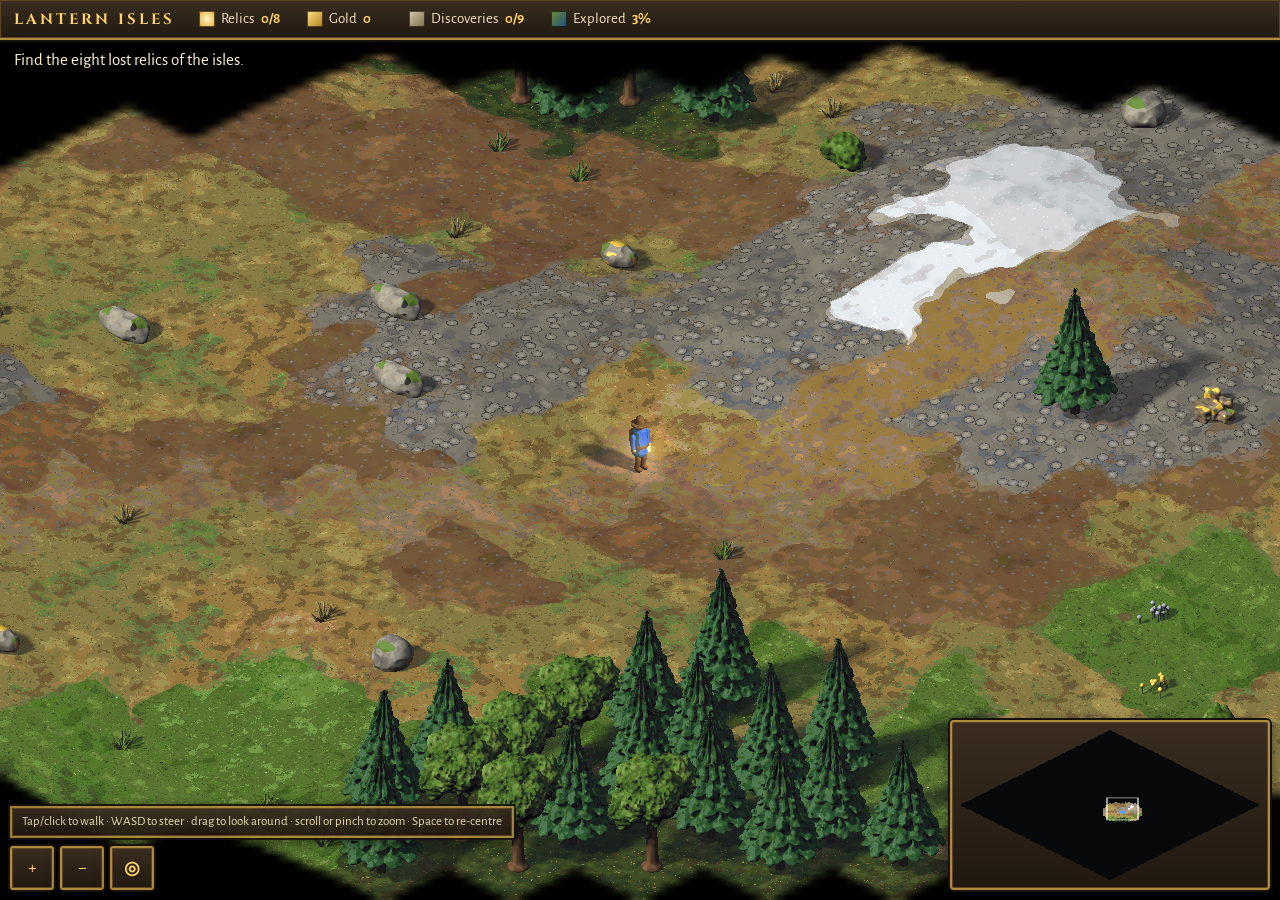
==== commit c9826d55: "Replace art style with pre-rendered isometric (AoE2-style) pipeline and dataset - src/style.js: rese" ====
--- a/index.html
+++ b/index.html
@@ -3,558 +3,54 @@
 <head>
 <meta charset="utf-8">
 <meta name="viewport" content="width=device-width,initial-scale=1,maximum-scale=1,user-scalable=no">
-<title>Lantern Isles — Prototype</title>
+<title>Lantern Isles</title>
+<link rel="preconnect" href="https://fonts.googleapis.com">
+<link href="https://fonts.googleapis.com/css2?family=Cinzel:wght@600;700&family=Alegreya+Sans:wght@400;700&display=swap" rel="stylesheet">
 <style>
-  html,body{margin:0;height:100%;background:#0b1418;overflow:hidden;font-family:ui-monospace,Menlo,Consolas,monospace;color:#e8e2c8;touch-action:none;user-select:none;-webkit-user-select:none}
-  canvas#game{display:block;width:100vw;height:100vh}
-  .panel{background:rgba(10,18,22,.78);border:2px solid #3b5b55;box-shadow:0 0 0 2px #0b1418;border-radius:3px}
-  #hud{position:fixed;left:12px;top:12px;padding:8px 12px;pointer-events:none}
-  #title{font-size:14px;letter-spacing:3px;color:#f4d58d}
-  #relics{margin-top:4px;font-size:13px}
-  #mini{position:fixed;right:12px;top:12px;width:160px;height:160px;image-rendering:pixelated}
-  #zoom{position:fixed;right:12px;bottom:12px;display:flex;flex-direction:column;gap:6px}
-  #zoom button{width:44px;height:44px;font:bold 20px monospace;background:rgba(10,18,22,.85);color:#f4d58d;border:2px solid #3b5b55;border-radius:3px;cursor:pointer}
-  #hint{position:fixed;left:12px;bottom:12px;padding:6px 10px;font-size:12px;pointer-events:none;max-width:60vw}
-  #toast{position:fixed;left:50%;top:18%;transform:translateX(-50%);padding:10px 18px;font-size:15px;color:#f4d58d;opacity:0;transition:opacity .4s;pointer-events:none;text-align:center}
-  #loading{position:fixed;inset:0;display:flex;flex-direction:column;align-items:center;justify-content:center;background:#0b1418;z-index:10;letter-spacing:3px}
-  #bar{width:260px;height:10px;border:2px solid #3b5b55;margin-top:14px}
-  #bar i{display:block;height:100%;width:0;background:#f4d58d}
-  #lmsg{margin-top:10px;font-size:11px;opacity:.7;letter-spacing:1px}
-  @media (max-width:600px){#mini{width:110px;height:110px}#hint{font-size:11px}}
+  :root{--panel:#2b2219;--dark:#17120d;--gold:#b08a3e;--golddk:#5b4524;--text:#f1e3c0;--accent:#ffd36a}
+  html,body{margin:0;height:100%;background:#000;overflow:hidden;color:var(--text);font-family:'Alegreya Sans',Georgia,serif;touch-action:none;user-select:none;-webkit-user-select:none}
+  canvas#game{display:block;width:100vw;height:100vh;image-rendering:pixelated}
+  .frame{background:linear-gradient(180deg,#3a2d20,#21180f);border:2px solid var(--gold);box-shadow:0 0 0 2px var(--dark),inset 0 0 0 1px var(--golddk),0 4px 14px rgba(0,0,0,.6)}
+  #bar-top{position:fixed;left:0;right:0;top:0;height:38px;display:flex;align-items:center;gap:18px;padding:0 14px;border-width:0 0 2px 0;font-size:15px;overflow-x:auto;white-space:nowrap}
+  #bar-top .title{font-family:Cinzel,serif;font-weight:700;letter-spacing:3px;color:var(--accent);font-size:15px;margin-right:6px}
+  .res{display:flex;align-items:center;gap:6px}
+  .ico{width:16px;height:16px;border-radius:2px;box-shadow:inset 0 0 0 1px rgba(0,0,0,.6)}
+  .res b{color:var(--accent);font-weight:700;min-width:28px}
+  #msg{position:fixed;left:14px;top:50px;font-size:17px;color:#fff3c9;text-shadow:0 1px 0 #000,0 0 6px #000;opacity:0;transition:opacity .5s;pointer-events:none;max-width:70vw}
+  #minibox{position:fixed;right:10px;bottom:10px;padding:8px;border-radius:4px}
+  #mini{display:block;width:300px;height:150px;image-rendering:pixelated;cursor:pointer}
+  #ctrls{position:fixed;left:10px;bottom:10px;display:flex;gap:6px}
+  #ctrls button{font:700 18px Cinzel,serif;color:var(--accent);width:44px;height:44px;border-radius:3px;cursor:pointer;padding:0}
+  #help{position:fixed;left:10px;bottom:62px;font-size:13px;padding:6px 10px;opacity:.92;pointer-events:none}
+  #loading{position:fixed;inset:0;display:flex;flex-direction:column;align-items:center;justify-content:center;background:radial-gradient(#2b2219,#0b0805);z-index:20}
+  #loading h1{font-family:Cinzel,serif;letter-spacing:6px;color:var(--accent);margin:0 0 18px;font-size:34px;text-shadow:0 2px 0 #000}
+  #bar{width:280px;height:12px;padding:2px}#bar i{display:block;height:100%;width:0;background:linear-gradient(90deg,#c9962f,#ffd36a)}
+  #lmsg{margin-top:10px;font-size:14px;opacity:.8}
+  #win{position:fixed;inset:0;display:none;align-items:center;justify-content:center;background:rgba(0,0,0,.55);z-index:15}
+  #win div{padding:24px 34px;text-align:center;font-size:17px}#win h2{font-family:Cinzel,serif;color:var(--accent);margin:0 0 10px}
+  @media (max-width:700px){#mini{width:180px;height:90px}#help{display:none}#bar-top{font-size:13px;gap:12px}#bar-top .title{display:none}}
 </style>
 </head>
 <body>
 <canvas id="game"></canvas>
-<div id="hud" class="panel"><div id="title">LANTERN ISLES</div><div id="relics">Relics 0 / 0</div></div>
-<canvas id="mini" class="panel" width="64" height="64"></canvas>
-<div id="zoom"><button id="zin">+</button><button id="zout">−</button></div>
-<div id="hint" class="panel">WASD / arrows or tap to walk · scroll / pinch to zoom</div>
-<div id="toast" class="panel"></div>
-<div id="loading"><div>FORGING PIXELS</div><div id="bar"><i></i></div><div id="lmsg">painting 512×512 tiles…</div></div>
-<script>
-'use strict';
-// ============================================================
-//  Utilities: hashing, noise, dithering
-// ============================================================
-const BAYER=[0,8,2,10,12,4,14,6,3,11,1,9,15,7,13,5].map(v=>(v+.5)/16);
-const clamp=(v,a,b)=>v<a?a:v>b?b:v;
-function hash(x,y,s){let h=Math.imul(x|0,374761393)^Math.imul(y|0,668265263)^Math.imul(s|0,1274126177);h=Math.imul(h^(h>>>13),1103515245);h^=h>>>16;h=Math.imul(h,2246822519);h^=h>>>13;return (h>>>0)/4294967296;}
-function rng(a){return function(){a|=0;a=a+0x6D2B79F5|0;let t=Math.imul(a^a>>>15,1|a);t=t+Math.imul(t^t>>>7,61|t)^t;return((t^t>>>14)>>>0)/4294967296;}}
-const wrap=(a,p)=>((a%p)+p)%p;
-// periodic value noise (period p in lattice cells) -> seamless tiles
-function pnoise(x,y,p,s){const xi=Math.floor(x),yi=Math.floor(y),xf=x-xi,yf=y-yi;const u=xf*xf*(3-2*xf),v=yf*yf*(3-2*yf);
-  const x0=wrap(xi,p),x1=wrap(xi+1,p),y0=wrap(yi,p),y1=wrap(yi+1,p);
-  const a=hash(x0,y0,s),b=hash(x1,y0,s),c=hash(x0,y1,s),d=hash(x1,y1,s);return a+(b-a)*u+(c-a)*v+(a-b-c+d)*u*v;}
-function fbm(x,y,p,s,oct=4){let sum=0,amp=.5,norm=0,f=1;for(let o=0;o<oct;o++){sum+=amp*pnoise(x*f,y*f,p*f,s+o*17);norm+=amp;amp*=.5;f*=2;}return sum/norm;}
-// periodic worley: returns [f1,f2,featureX,featureY]
-function worley(x,y,p,s){const xi=Math.floor(x),yi=Math.floor(y);let f1=9,f2=9,fx=0,fy=0;
-  for(let j=-1;j<=1;j++)for(let i=-1;i<=1;i++){const cx=xi+i,cy=yi+j,mx=wrap(cx,p),my=wrap(cy,p);
-    const px=cx+hash(mx,my,s),py=cy+hash(mx,my,s+7);const d=Math.hypot(px-x,py-y);
-    if(d<f1){f2=f1;f1=d;fx=px;fy=py;}else if(d<f2)f2=d;}
-  return [f1,f2,fx,fy];}
-// palette ramp with ordered dithering only near band transitions (crisp pixel-art banding)
-function ramp(pal,v,x,y){const n=pal.length;v=v<0?0:v>1?1:v;const f=v*(n-1);let i=Math.floor(f);let fr=(f-i-.5)*2.2+.5;
-  if(fr>BAYER[((y&3)<<2)|(x&3)])i++;if(i>n-1)i=n-1;return pal[i];}
-const hex=h=>[parseInt(h.slice(1,3),16),parseInt(h.slice(3,5),16),parseInt(h.slice(5,7),16)];
-const P=a=>a.map(hex);
-function norm3(x,y,z){const l=Math.hypot(x,y,z)||1;return [x/l,y/l,z/l];}
-const LIGHT=norm3(-.55,-.65,.55);
-const dot=(a,b)=>a[0]*b[0]+a[1]*b[1]+a[2]*b[2];
-
-const PAL={
-  grass:P(['#163223','#1e4a2c','#2a6633','#3b853a','#57a443','#80c252','#b2de6c']),
-  dirt:P(['#24160f','#3a2418','#553421','#6f482c','#8a5f3a','#a57a4b']),
-  rock:P(['#1a1d24','#2a2e37','#3d424c','#545a66','#6f7682','#8f97a2','#b8bfc7']),
-  sand:P(['#5e4529','#86683d','#ad8e52','#cbab67','#e2c785','#f3e3ad']),
-  snow:P(['#55658a','#7a8cad','#a5b5d0','#cbd8ea','#e9f1fb','#ffffff']),
-  water:P(['#0a2238','#0f3450','#14496a','#1b6184','#287ea0','#43a1bd','#8ad0de','#dcf6f3']),
-  leaf:P(['#0d2519','#143823','#1d502d','#2a6b35','#3c893b','#5ba946','#88c858','#bfe679']),
-  pine:P(['#09201b','#103027','#174334','#20573f','#2e6f4b','#478b58','#6fa96a']),
-  bark:P(['#1c120d','#2d1c14','#43281a','#5c3923','#784e30','#94663e']),
-  crystal:P(['#1a2860','#28479a','#3a74cf','#55a5ec','#8cd4f7','#d2f5ff','#ffffff']),
-  skin:P(['#4f2a22','#83452f','#b26647','#d68e65','#f0b68c']),
-  cloak:P(['#260d15','#431628','#661f35','#8c2d3e','#b2424a','#d6645a']),
-  cloth:P(['#121420','#1e2238','#2c3455','#3f4a74','#586898']),
-  scarf:P(['#0e2f2f','#164a46','#1f6a5f','#2f8f78','#4fb594','#86d6b0']),
-  leather:P(['#1a110b','#2c1c11','#43301c','#5d4428','#7a5a35','#987548']),
-  metal:P(['#3a2a10','#6a4c1a','#a27426','#d6a53c','#f6d77a','#fff3c0']),
-  glow:P(['#c8761e','#f2b13a','#ffe07a','#fff3b8','#fffbe8']),
-  hair:P(['#1a0f0c','#2e1a12','#47291a','#633b24']),
-};
-const OUTLINE=[14,12,20];
-
-function mk(w,h){const c=document.createElement('canvas');c.width=w;c.height=h;return c;}
-class Buf{
-  constructor(w,h){this.w=w;this.h=h;this.d=new Uint8ClampedArray(w*h*4);}
-  px(x,y,c,a=255){if(x<0||y<0||x>=this.w||y>=this.h)return;const i=(y*this.w+x)*4;this.d[i]=c[0];this.d[i+1]=c[1];this.d[i+2]=c[2];this.d[i+3]=a;}
-  alpha(x,y){if(x<0||y<0||x>=this.w||y>=this.h)return 0;return this.d[(y*this.w+x)*4+3];}
-  outline(col,th=3){const w=this.w,h=this.h,src=new Uint8Array(w*h);for(let i=0;i<w*h;i++)src[i]=this.d[i*4+3]>0?1:0;
-    let cur=src;for(let k=0;k<th;k++){const nx=new Uint8Array(cur);for(let y=0;y<h;y++)for(let x=0;x<w;x++){const i=y*w+x;if(cur[i])continue;
-      if((x>0&&cur[i-1])||(x<w-1&&cur[i+1])||(y>0&&cur[i-w])||(y<h-1&&cur[i+w]))nx[i]=1;}cur=nx;}
-    for(let i=0;i<w*h;i++)if(cur[i]&&!src[i]){this.d[i*4]=col[0];this.d[i*4+1]=col[1];this.d[i*4+2]=col[2];this.d[i*4+3]=255;}}
-  canvas(){const c=mk(this.w,this.h);c.getContext('2d').putImageData(new ImageData(this.d,this.w,this.h),0,0);return c;}
-}
-
-// ============================================================
-//  Tile (block) generation — every block is a 512×512 canvas:
-//  top diamond 512×256, two side faces 256px deep.
-// ============================================================
-const inDiamond=(x,y,m=1)=>Math.abs(x+.5-256)/256+Math.abs(y+.5-128)/128<=m;
-const uvToXY=(u,v)=>[Math.floor(256+(u-v)*256),Math.floor(128+(u+v-1)*128)];
-const SEED={grass:101,sand:202,rock:303,snow:404,rockfill:303,sandfill:202};
-
-function topColor(mat,u,v,x,y,seed,variant){
-  switch(mat){
-    case 'grass':{const n=fbm(u*6,v*6,6,seed,5),c=fbm(u*3,v*3,3,seed+5,3);return ramp(PAL.grass,n*.8+c*.4-.12,x,y);}
-    case 'sand':case 'sandfill':{const n=fbm(u*5,v*5,5,seed,4);const r=Math.sin(Math.PI*2*(u*3+v*5)+n*5)*.5+.5;return ramp(PAL.sand,.38+(n-.5)*.6+.18*r,x,y);}
-    case 'snow':{const n=fbm(u*4,v*4,4,seed,4);return ramp(PAL.snow,.66+(n-.5)*.55,x,y);}
-    default:{ // rock slabs
-      const [f1,f2]=worley(u*5,v*5,5,seed);const e=f2-f1;
-      if(e<.045)return PAL.rock[1];
-      let val=.56+(fbm(u*8,v*8,8,seed+2,4)-.5)*.5+(.35-f1)*.25;if(e<.09)val+=.12;
-      if(variant===1&&mat==='rock'&&fbm(u*3,v*3,3,seed+9,3)>.55)return ramp(PAL.grass,val*.75,x,y);
-      return ramp(PAL.rock,val,x,y);}
-  }
-}
-function sideColor(mat,s,t,left,x,y,seed){
-  const L=(left?.06:-.16)+((x>=250&&x<=257)?.08:0)-Math.pow(t/256,1.5)*.22;
-  if(mat==='grass'||mat==='snow'){
-    const drip=pnoise(s*9,3,9,seed+9)>.6?20*pnoise(s*40,1,40,seed+4):0;
-    const g=10+16*pnoise(s*20,0,20,seed+3)+drip;
-    if(t<g){const pal=mat==='grass'?PAL.grass:PAL.snow;if(t>g-3)return pal[1];
-      return ramp(pal,.58+L*1.2-(t/g)*.25+(pnoise(s*60,t/6,60,seed)-.5)*.2,x,y);}
-  }
-  if(mat==='sand'||mat==='sandfill'){
-    const n=fbm(s*8,t/30,8,seed+11,3);const band=Math.sin(t/11+n*5)*.5+.5;
-    if(band<.08)return PAL.sand[0];
-    return ramp(PAL.sand,.36+band*.22+(n-.5)*.3+L,x,y);
-  }
-  if(mat==='grass'){
-    const dd=88+30*pnoise(s*6,0,6,seed+21);
-    if(t<dd){const [f1,,fx,fy]=worley(s*14,t/18,14,seed+31);
-      if(f1<.3){const nx=(s*14-fx)/.3,ny=(t/18-fy)/.3;return ramp(PAL.rock,.42+(-nx-ny)*.25+L,x,y);}
-      if(f1<.36)return PAL.dirt[0];
-      return ramp(PAL.dirt,.48+(fbm(s*10,t/20,10,seed+40,3)-.5)*.6+L,x,y);}
-  }
-  const [f1,f2]=worley(s*5,t/45,5,seed+51);
-  if(f2-f1<.05)return PAL.rock[0];
-  const n=fbm(s*6,t/50,6,seed+60,4);
-  return ramp(PAL.rock,.5+(n-.5)*.5+.1*Math.sin(t/7+n*8)+L+(.3-f1)*.3,x,y);
-}
-function decorateTop(b,mat,variant,seed){
-  const R=rng(seed*31+variant*977+1);
-  if(mat==='grass'){
-    const count=variant===1?2600:1700;
-    for(let k=0;k<count;k++){const [x,y]=uvToXY(R(),R());const h=5+R()*11|0,lean=(R()-.5)*.7,sh=R();
-      for(let s=0;s<h;s++){const yy=y-s,xx=x+Math.round(lean*s);if(!inDiamond(xx,yy,.985))break;
-        const tv=.25+(s/h)*.6+sh*.15;b.px(xx,yy,ramp(PAL.grass,tv,xx,yy));if(s<h*.45)b.px(xx+1,yy,ramp(PAL.grass,tv-.15,xx+1,yy));}}
-    if(variant===2){const sets=[[[240,240,232],[244,200,80]],[[236,128,160],[255,230,150]],[[250,214,90],[214,120,40]],[[130,160,240],[250,250,220]]];
-      for(let k=0;k<34;k++){const [x,y]=uvToXY(.08+R()*.84,.08+R()*.84);const [pc,cc]=sets[R()*sets.length|0];
-        const sq=(ox,oy,c)=>{for(let a=0;a<3;a++)for(let q=0;q<3;q++)b.px(x+ox+a,y+oy+q,c);};
-        for(let s=3;s<10;s++)b.px(x+1,y+s,PAL.grass[1]);
-        sq(-2,1,PAL.grass[0]);sq(-3,0,pc);sq(3,0,pc);sq(0,-3,pc);sq(0,3,pc);sq(0,0,cc);
-        b.px(x-3,y,[255,255,255]);b.px(x,y-3,[255,255,255]);}}
-    if(variant===1){for(let k=0;k<10;k++){const [x,y]=uvToXY(.1+R()*.8,.1+R()*.8);const r=3+R()*4;
-      for(let j=-r;j<=r;j++)for(let i=-r*1.4;i<=r*1.4;i++){const d=(i/(r*1.4))**2+(j/r)**2;if(d>1)continue;
-        const xx=x+Math.round(i),yy=y+Math.round(j);b.px(xx,yy,d>.7?PAL.rock[1]:ramp(PAL.rock,.7-(i+j)/(r*3),xx,yy));}}}
-  }else if(mat==='sand'){
-    for(let k=0;k<60;k++){const [x,y]=uvToXY(.05+R()*.9,.05+R()*.9);const c=R()<.5?PAL.sand[1]:PAL.sand[5];b.px(x,y,c);b.px(x+1,y,c);if(R()<.4){b.px(x,y+1,PAL.sand[0]);b.px(x+1,y+1,PAL.sand[0]);}}
-    if(variant===1)for(let k=0;k<160;k++){const [x,y]=uvToXY(.1+R()*.8,.1+R()*.8);const h=4+R()*8|0;
-      for(let s=0;s<h;s++)if(inDiamond(x,y-s,.98))b.px(x+Math.round((R()-.5)*1.2*s/3),y-s,s>h-3?[214,200,120]:[150,140,70]);}
-  }else if(mat==='snow'){
-    for(let k=0;k<260;k++){const [x,y]=uvToXY(R(),R());if(inDiamond(x,y,.98))b.px(x,y,[255,255,255]);}
-  }else if(mat==='rock'){
-    for(let k=0;k<40;k++){const [x,y]=uvToXY(.05+R()*.9,.05+R()*.9);b.px(x,y,PAL.rock[6]);b.px(x+1,y,PAL.rock[4]);b.px(x,y+1,PAL.rock[1]);b.px(x+1,y+1,PAL.rock[1]);}
-  }
-}
-function genBlock(mat,variant){
-  const b=new Buf(512,512),seed=SEED[mat];
-  for(let y=0;y<256;y++)for(let x=0;x<512;x++){
-    const dx=x+.5-256,dy=y+.5-128;if(Math.abs(dx)/256+Math.abs(dy)/128>1)continue;
-    const u=(dx/256+dy/128)/2+.5,v=(dy/128-dx/256)/2+.5;
-    b.px(x,y,topColor(mat,u,v,x,y,seed,variant));}
-  decorateTop(b,mat,variant,seed);
-  for(let x=0;x<512;x++){const left=x<256,yTop=left?128+x/2:256-(x-256)/2,s=left?x/256:(x-256)/256;
-    for(let y=Math.ceil(yTop);y<Math.min(512,yTop+256);y++)b.px(x,y,sideColor(mat,s,y-yTop,left,x,y,seed));}
-  return b.canvas();
-}
-function genWater(frame,F){
-  const b=new Buf(512,256),ph=Math.PI*2*frame/F;
-  for(let y=0;y<256;y++)for(let x=0;x<512;x++){
-    const dx=x+.5-256,dy=y+.5-128;if(Math.abs(dx)/256+Math.abs(dy)/128>1.015)continue;
-    const u=(dx/256+dy/128)/2+.5,v=(dy/128-dx/256)/2+.5;
-    const n=fbm(u*4,v*4,4,505,4);
-    const w=Math.sin(Math.PI*2*(2*u+3*v)+ph+n*4)+.6*Math.sin(Math.PI*2*(4*u-1*v)-2*ph+n*3);
-    let val=.34+(n-.5)*.55+w*.05;
-    if(w>1.42)val=.95;else if(w>1.3)val=.72;
-    b.px(x,y,ramp(PAL.water,val,x,y));}
-  return b.canvas();
-}
-function genEdgeShadow(axis){ // darkens top face near a back edge (cliff shadow)
-  const b=new Buf(512,256);
-  for(let y=0;y<256;y++)for(let x=0;x<512;x++){const dx=x+.5-256,dy=y+.5-128;if(Math.abs(dx)/256+Math.abs(dy)/128>1)continue;
-    const u=(dx/256+dy/128)/2+.5,v=(dy/128-dx/256)/2+.5;const q=axis==='u'?u:v;const s=1-q/.42;
-    if(s>BAYER[((y&3)<<2)|(x&3)])b.px(x,y,[8,10,24],s>.6?120:85);}
-  return b.canvas();
-}
-function genBlobShadow(w,h){const b=new Buf(w,h);
-  for(let y=0;y<h;y++)for(let x=0;x<w;x++){const dx=(x-w/2)/(w/2),dy=(y-h/2)/(h/2);const d=dx*dx+dy*dy;if(d>1)continue;
-    if((1-d)*1.6>BAYER[((y&3)<<2)|(x&3)])b.px(x,y,[8,10,24],d<.5?95:70);}
-  return b.canvas();}
-
-// ============================================================
-//  Props
-// ============================================================
-function genTree(seed){
-  const W=512,H=768,b=new Buf(W,H),R=rng(seed),gx=256,gy=700,trunkTop=gy-330;
-  for(let y=trunkTop;y<=gy+8;y++){const t=(y-trunkTop)/(gy-trunkTop),cxo=gx+Math.sin(t*2.4+seed)*10;let hw=15+t*t*14;if(y>gy-26)hw+=(y-(gy-26))*1.3;
-    for(let x=Math.floor(cxo-hw);x<=Math.ceil(cxo+hw);x++){const nx=(x-cxo)/hw;if(Math.abs(nx)>1)continue;
-      const bark=fbm(x/10,y/34,4096,seed,3),groove=Math.abs(Math.sin(nx*5.5+bark*4));
-      let val=.62-nx*.42+(bark-.5)*.4-(groove<.22?.28:0)-(t<.25?.25:0);b.px(x,y,ramp(PAL.bark,val,x,y));}}
-  const cy=gy-470,blobs=[{x:gx,y:cy,r:150,z:0}];
-  for(let k=0;k<13;k++){const a=R()*Math.PI*2,d=R()*130;const by=cy+Math.sin(a)*d*.8+30;blobs.push({x:gx+Math.cos(a)*d*1.15,y:by,r:60+R()*55,z:(by-cy)*.5+R()*30});}
-  for(let y=40;y<gy-240;y++)for(let x=0;x<W;x++){
-    const ln=fbm(x/16,y/16,4096,seed+3,3);let best=-1e9,bn=null,bz=0;
-    for(const bl of blobs){const dx=(x+.5-bl.x)/bl.r,dy=(y+.5-bl.y)/bl.r,d2=dx*dx+dy*dy;if(d2<1-(ln-.5)*.55){const nz=Math.sqrt(Math.max(0,1-d2));const z=bl.z+nz*bl.r;if(z>best){best=z;bn=[dx,dy,nz];bz=bl.z;}}}
-    if(!bn)continue;
-    const [f1,,fx,fy]=worley(x/13,y/13,4096,seed+5);
-    const n=norm3(bn[0]+(x/13-fx)*.9,bn[1]+(y/13-fy)*.9,bn[2]+.2);
-    let val=.08+Math.max(0,dot(n,LIGHT))*.85+bz*.0015;if(f1>.55)val-=.16;
-    b.px(x,y,ramp(PAL.leaf,val,x,y));}
-  b.outline(OUTLINE,3);return {img:b.canvas(),ax:gx,ay:gy};
-}
-function genPine(seed){
-  const W=512,H=768,b=new Buf(W,H),R=rng(seed),gx=256,gy=700;
-  for(let y=gy-140;y<=gy+6;y++){let hw=13+(y>gy-18?(y-(gy-18)):0);for(let x=gx-hw;x<=gx+hw;x++){const nx=(x-gx)/hw;b.px(x,y,ramp(PAL.bark,.6-nx*.4+(hash(x,y>>3,seed)-.5)*.2,x,y));}}
-  const tiers=6,top=gy-660;
-  for(let k=0;k<tiers;k++){const ay=top+k*78,by=ay+175+k*6,hw0=58+k*30;
-    for(let y=ay;y<by+20;y++)for(let x=gx-hw0-10;x<=gx+hw0+10;x++){
-      const jag=Math.abs(wrap((x-gx)/19+k*.5,1)*2-1)*18+(hash(x>>2,k,seed)-.5)*6;if(y>by-jag)continue;
-      const t=(y-ay)/(by-ay);const hw=hw0*Math.min(1,t*1.05)+2;const nx=(x-gx)/hw;if(Math.abs(nx)>1)continue;
-      const n=norm3(nx*.9,-.25+t*.3,Math.sqrt(Math.max(0,1-nx*nx*.8)));
-      const needle=Math.sin((x-gx)*.55*Math.sign(nx||1)+y*.9);
-      let val=.1+Math.max(0,dot(n,LIGHT))*.8+needle*.06-(k>0&&t<.22?.18:0);
-      b.px(x,y,ramp(PAL.pine,val,x,y));}}
-  b.outline(OUTLINE,3);return {img:b.canvas(),ax:gx,ay:gy};
-}
-function genRock(seed){
-  const W=512,H=512,b=new Buf(W,H),R=rng(seed),gx=256,gy=410,rx=120+R()*50,ry=85+R()*35,cy=gy-ry*.75,moss=R()<.6;
-  for(let y=0;y<H;y++)for(let x=0;x<W;x++){if(y>gy+6)continue;
-    const dx=(x+.5-gx)/rx,dy=(y+.5-cy)/ry;const th=Math.atan2(dy,dx);const rr=1+(pnoise((th/Math.PI+1)*4,0,8,seed)-.5)*.35;
-    const d2=(dx*dx+dy*dy)/(rr*rr);if(d2>1)continue;
-    const [f1,f2,fx,fy]=worley(x/42,y/42,4096,seed+3);
-    const cdx=(fx*42-gx)/rx,cdy=(fy*42-cy)/ry;const cz=Math.sqrt(Math.max(.05,1-cdx*cdx-cdy*cdy));
-    const n=norm3(cdx*.8+dx*.4,cdy*.8+dy*.4,cz);
-    if(f2-f1<.04){b.px(x,y,PAL.rock[0]);continue;}
-    let val=.12+Math.max(0,dot(n,LIGHT))*.8+(hash(x>>1,y>>1,seed)-.5)*.08;
-    if(moss&&n[1]<-.45&&fbm(x/20,y/20,4096,seed+8,3)>.45){b.px(x,y,ramp(PAL.grass,val*.85,x,y));continue;}
-    b.px(x,y,ramp(PAL.rock,val,x,y));}
-  b.outline(OUTLINE,3);return {img:b.canvas(),ax:gx,ay:gy};
-}
-function genPillar(seed,broken){
-  const W=256,H=768,b=new Buf(W,H),R=rng(seed),gx=128,gy=700;
-  const colTop=Math.floor(broken?gy-40-(170+R()*130):gy-460),r=50;
-  for(let y=colTop-40;y<gy-36;y++)for(let x=gx-r;x<=gx+r;x++){const nx=(x+.5-gx)/r;if(Math.abs(nx)>1)continue;
-    const jt=broken?colTop+(pnoise(x/14,0,4096,seed)-.5)*70:colTop;if(y<jt)continue;
-    const n=norm3(nx,-.05,Math.sqrt(1-nx*nx));const flute=Math.cos(Math.asin(clamp(nx,-1,1))*12);
-    let val=.15+Math.max(0,dot(n,LIGHT))*.75+(flute>.85?-.15:0)+(fbm(x/8,y/30,4096,seed+2,3)-.5)*.25;
-    if(((y-colTop)%90)<4)val-=.2;
-    if(broken&&y<jt+6)val+=.15;
-    if(y>gy-160&&fbm(x/16,y/16,4096,seed+5,3)>.55+(y-(gy-160))*-.0015){b.px(x,y,ramp(PAL.grass,val*.85,x,y));continue;}
-    b.px(x,y,ramp(PAL.rock,val,x,y));}
-  const slab=(y0,y1,hw)=>{for(let y=y0;y<y1;y++)for(let x=gx-hw;x<=gx+hw;x++){const nx=(x-gx)/hw;let val=y<y0+6?.85:.55-nx*.3;val+=(hash(x>>1,y>>1,seed)-.5)*.1;b.px(x,y,ramp(PAL.rock,val,x,y));}};
-  slab(gy-40,gy+4,74);if(!broken)slab(colTop-34,colTop,68);
-  b.outline(OUTLINE,3);return {img:b.canvas(),ax:gx,ay:gy};
-}
-function genCrystal(){
-  const W=256,H=384,b=new Buf(W,H);
-  const cs=[{x:94,base:345,w:22,h:150,t:-.38},{x:166,base:345,w:20,h:130,t:.42},{x:128,base:345,w:34,h:240,t:.04},{x:108,base:350,w:14,h:80,t:-.15}];
-  for(const c of cs){const co=Math.cos(c.t),si=Math.sin(c.t);
-    for(let y=0;y<H;y++)for(let x=0;x<W;x++){const px=x+.5-c.x,py=c.base-y-.5;const lx=px*co-py*si,ly=px*si+py*co;
-      if(ly<0||ly>c.h)continue;const ts=c.h-c.w*1.4;const hw=ly<ts?c.w:c.w*(c.h-ly)/(c.h-ts);if(Math.abs(lx)>hw)continue;
-      const f=lx/hw;let val=f<-.33?.8:f<.33?.58:.34;if(ly>ts)val+=f<0?.18:.02;val+=(ly/c.h)*.18;
-      if(wrap(ly-lx*.6,38)<2.5)val+=.25;b.px(x,y,ramp(PAL.crystal,val,x,y));}}
-  for(let k=0;k<7;k++){const R=rng(k+9);const x0=80+R()*96,y0=346+R()*8,r=6+R()*7;
-    for(let j=-r;j<=r;j++)for(let i=-r*1.4;i<=r*1.4;i++){const d=(i/(r*1.4))**2+(j/r)**2;if(d>1)continue;const xx=Math.round(x0+i),yy=Math.round(y0+j);b.px(xx,yy,ramp(PAL.rock,.65-(i+j)/(r*3),xx,yy));}}
-  b.outline([10,12,40],3);return {img:b.canvas(),ax:128,ay:345};
-}
-// --- player: built from shaded primitives, then outlined ---
-function renderParts(b,parts){
-  const LP=norm3(-.5,-.6,.62);
-  for(const p of parts){let x0,x1,y0,y1;
-    if(p.t==='ell'){x0=p.x-p.rx;x1=p.x+p.rx;y0=p.y-p.ry;y1=p.y+p.ry;}
-    else if(p.t==='trap'){const w=Math.max(p.w0,p.w1);x0=p.x-w;x1=p.x+w;y0=p.y0;y1=p.y1;}
-    else{x0=p.x0;x1=p.x1;y0=p.y0;y1=p.y1;}
-    for(let y=Math.floor(y0);y<=Math.ceil(y1);y++)for(let x=Math.floor(x0);x<=Math.ceil(x1);x++){let n;
-      if(p.t==='ell'){const dx=(x+.5-p.x)/p.rx,dy=(y+.5-p.y)/p.ry,d=dx*dx+dy*dy;if(d>1)continue;n=[dx,dy,Math.sqrt(1-d)];}
-      else if(p.t==='trap'){if(y<p.y0||y>p.y1)continue;const t=(y-p.y0)/(p.y1-p.y0),hw=p.w0+(p.w1-p.w0)*t,nx=(x+.5-p.x)/hw;if(Math.abs(nx)>1)continue;n=norm3(nx*.95,-.1,Math.sqrt(Math.max(0,1-nx*nx*.9)));}
-      else{if(x<p.x0||x>p.x1||y<p.y0||y>p.y1)continue;b.px(x,y,p.col);continue;}
-      let val=.15+Math.max(0,dot(n,LP))*.8+(p.bias||0);if(p.fold)val+=Math.sin((x-p.x)/p.fold)*.1;
-      b.px(x,y,ramp(p.pal,val,x,y));}}
-}
-function genPlayer(back,frame){
-  const b=new Buf(256,384),ph=frame/4*Math.PI*2,walk=frame>0;
-  const lL=walk?Math.max(0,Math.sin(ph))*12:0,lR=walk?Math.max(0,-Math.sin(ph))*12:0,bob=walk?Math.abs(Math.sin(ph))*5:0,sw=walk?Math.sin(ph)*7:0;
-  const E=(x,y,rx,ry,pal,o={})=>Object.assign({t:'ell',x,y,rx,ry,pal},o);
-  const T=(x,y0,y1,w0,w1,pal,o={})=>Object.assign({t:'trap',x,y0,y1,w0,w1,pal},o);
-  const Rc=(x0,y0,x1,y1,col)=>({t:'rect',x0,y0,x1,y1,col});
-  const parts=[
-    E(108,352-lL,20,12,PAL.leather),E(148,352-lR,20,12,PAL.leather),
-    E(110,322-lL,15,28,PAL.cloth),E(146,322-lR,15,28,PAL.cloth),
-    E(80,236-bob+sw*.5,15,40,PAL.cloak,{bias:-.12}),
-    T(128,172-bob,318-bob,38,66,PAL.cloak,{fold:7}),
-    T(128,258-bob,270-bob,44,47,PAL.leather),
-  ];
-  if(back){parts.push(T(128,190-bob,292-bob,40,44,PAL.leather,{fold:9}),E(128,198-bob,42,16,PAL.leather,{bias:.08}),E(128,184-bob,50,14,PAL.cloth,{fold:4}));}
-  else parts.push(E(128,264-bob,8,7,PAL.metal,{bias:.2}));
-  parts.push(E(176,236-bob-sw*.5,15,40,PAL.cloak),E(80,280-bob+sw,11,11,PAL.skin),E(176,280-bob-sw,11,11,PAL.skin),
-    T(182,286-bob-sw,296-bob-sw,4,4,PAL.metal),T(182,296-bob-sw,334-bob-sw,13,15,PAL.metal,{bias:-.1}),
-    E(182,315-bob-sw,9,13,PAL.glow,{bias:.5}),
-    E(128,176-bob,46,16,PAL.scarf,{fold:5}),
-    E(128,122-bob,56,58,PAL.cloak,{fold:9}),T(128,56-bob,84-bob,4,30,PAL.cloak));
-  if(!back){parts.push(E(128,136-bob,34,31,PAL.skin,{bias:.1}),E(128,108-bob,36,13,PAL.hair),
-    Rc(110,129-bob,117,139-bob,[24,16,26]),Rc(139,129-bob,146,139-bob,[24,16,26]),Rc(110,129-bob,112,131-bob,[255,255,255]),Rc(139,129-bob,141,131-bob,[255,255,255]),
-    Rc(103,145-bob,109,148-bob,[228,128,110]),Rc(147,145-bob,153,148-bob,[228,128,110]));}
-  renderParts(b,parts.map(p=>{if(p.t==='ell'||p.t==='trap')return p;return Object.assign({},p,{y0:Math.round(p.y0),y1:Math.round(p.y1)});}));
-  b.outline(OUTLINE,3);return b.canvas();
-}
-
-// ============================================================
-//  World
-// ============================================================
-const N=64,HW=256,HH=128,ZS=128;
-const H=new Int8Array(N*N),MAT=new Array(N*N),VAR=new Uint8Array(N*N),PROP=new Array(N*N).fill(null),RELIC=new Uint8Array(N*N),EXP=new Uint8Array(N*N);
-const idx=(i,j)=>i*N+j,inMap=(i,j)=>i>=0&&j>=0&&i<N&&j<N;
-let ruins=[],ruinSeen=new Set(),relicTotal=0,relicFound=0,start=[N/2,N/2];
-const A={}; // assets
-
-function genWorld(){
-  const R=rng(1337);
-  for(let i=0;i<N;i++)for(let j=0;j<N;j++){
-    const e0=fbm(i/10,j/10,4096,7,5),d=Math.hypot(i-N/2+.5,j-N/2+.5)/(N/2);
-    const e=e0+.32-d*d*.78,k=idx(i,j);
-    if(e<.38){H[k]=0;MAT[k]='water';continue;}
-    const h=Math.min(8,1+Math.floor((e-.38)/.072));H[k]=h;
-    const rockN=fbm(i/6,j/6,4096,77,3);
-    MAT[k]=h>=7?'snow':h===6?'rock':(h===1&&e<.43)?'sand':(h>=3&&rockN>.66)?'rock':'grass';
-    const r=hash(i,j,9);VAR[k]=MAT[k]==='grass'?(r<.18?2:r<.45?1:0):(r<.4?1:0);
-  }
-  for(let i=0;i<N;i++)for(let j=0;j<N;j++){const k=idx(i,j),m=MAT[k],r=hash(i,j,21),f=fbm(i/6,j/6,4096,31,3);
-    if(m==='grass'&&f>.53&&r<.6)PROP[k]={type:H[k]>=4?'pine':'tree',v:hash(i,j,5)*3|0};
-    else if((m==='grass'&&r<.035)||(m==='sand'&&r<.04)||(m==='rock'&&r<.1))PROP[k]={type:'rock',v:hash(i,j,6)*3|0};}
-  // start: nearest grass to centre
-  let bd=1e9;for(let i=0;i<N;i++)for(let j=0;j<N;j++){const k=idx(i,j);if(MAT[k]!=='grass')continue;const d=Math.hypot(i-N/2,j-N/2);if(d<bd){bd=d;start=[i,j];}}
-  for(let a=-2;a<=2;a++)for(let b=-2;b<=2;b++)if(inMap(start[0]+a,start[1]+b))PROP[idx(start[0]+a,start[1]+b)]=null;
-  // ruins
-  let reach=reachable();const cand=reach.filter(k=>MAT[k]==='grass'&&Math.hypot((k/N|0)-start[0],k%N-start[1])>9);
-  for(let n=0;n<3&&cand.length;n++){let best=null,bs=-1;for(let t=0;t<300;t++){const k=cand[R()*cand.length|0];const ci=k/N|0,cj=k%N;
-      let s=Math.hypot(ci-start[0],cj-start[1])*.3;for(const r of ruins)s=Math.min(s,Math.hypot(ci-r[0],cj-r[1]));if(s>bs){bs=s;best=[ci,cj];}}
-    ruins.push(best);const [ci,cj]=best;PROP[idx(ci,cj)]=null;
-    for(let a=-3;a<=3;a++)for(let b=-3;b<=3;b++){if(!inMap(ci+a,cj+b))continue;const k=idx(ci+a,cj+b);if(PROP[k]&&PROP[k].type!=='pillar')PROP[k]=null;}
-    const ring=[[-2,-2],[-2,0],[-2,2],[0,-2],[2,-2],[2,2],[0,2],[2,0]];for(const [a,b] of ring){if(R()<.25)continue;const ii=ci+a,jj=cj+b;if(!inMap(ii,jj))continue;const k=idx(ii,jj);
-      if(MAT[k]!=='water'&&Math.abs(H[k]-H[idx(ci,cj)])<=1)PROP[k]={type:'pillar',v:R()<.55?1:0};}}
-  reach=reachable();const rset=new Set(reach);const relics=[];
-  for(const [ci,cj] of ruins)if(rset.has(idx(ci,cj)))relics.push([ci,cj]);
-  const pool=reach.filter(k=>!PROP[k]&&Math.hypot((k/N|0)-start[0],k%N-start[1])>6);
-  while(relics.length<8&&pool.length){let best=null,bs=-1;for(let t=0;t<400;t++){const k=pool[R()*pool.length|0];const ci=k/N|0,cj=k%N;
-      let s=Math.hypot(ci-start[0],cj-start[1]);for(const r of relics)s=Math.min(s,Math.hypot(ci-r[0],cj-r[1]));if(s>bs){bs=s;best=[ci,cj];}}relics.push(best);}
-  for(const [i,j] of relics)RELIC[idx(i,j)]=1;relicTotal=relics.length;
-}
-const blocks=k=>!!PROP[k];
-function walkable(i,j){if(!inMap(i,j))return false;const k=idx(i,j);return MAT[k]!=='water'&&!blocks(k);}
-function canStep(i,j,di,dj){const ni=i+di,nj=j+dj;if(!walkable(ni,nj))return false;const h=H[idx(i,j)];if(Math.abs(H[idx(ni,nj)]-h)>1)return false;
-  if(di&&dj){for(const [a,b] of [[i+di,j],[i,j+dj]]){if(!walkable(a,b)||Math.abs(H[idx(a,b)]-h)>1)return false;}}return true;}
-const DIRS=[[1,0],[-1,0],[0,1],[0,-1],[1,1],[-1,-1],[1,-1],[-1,1]];
-function reachable(){const seen=new Uint8Array(N*N),q=[idx(start[0],start[1])];seen[q[0]]=1;
-  for(let h=0;h<q.length;h++){const i=q[h]/N|0,j=q[h]%N;for(const [a,b] of DIRS)if(canStep(i,j,a,b)){const k=idx(i+a,j+b);if(!seen[k]){seen[k]=1;q.push(k);}}}return q;}
-function bfs(si,sj,ti,tj){if(!walkable(ti,tj))return null;const prev=new Int32Array(N*N).fill(-1),s=idx(si,sj),t=idx(ti,tj),q=[s];prev[s]=s;
-  for(let h=0;h<q.length;h++){if(q[h]===t)break;const i=q[h]/N|0,j=q[h]%N;for(const [a,b] of DIRS)if(canStep(i,j,a,b)){const k=idx(i+a,j+b);if(prev[k]<0){prev[k]=q[h];q.push(k);}}}
-  if(prev[t]<0)return null;const path=[];for(let k=t;k!==s;k=prev[k])path.push([k/N|0,k%N]);return path.reverse();}
-
-// ============================================================
-//  Render + game loop
-// ============================================================
-const cv=document.getElementById('game'),ctx=cv.getContext('2d');
-let W=0,Hs=0,dpr=1,zoom=.5,time=0;
-function resize(){dpr=Math.min(2,window.devicePixelRatio||1);W=innerWidth;Hs=innerHeight;cv.width=W*dpr|0;cv.height=Hs*dpr|0;}
-addEventListener('resize',resize);resize();
-zoom=clamp(Math.min(W,Hs)/1500,.22,.65);
-const setZoom=z=>zoom=clamp(z,.12,2.5);
-const X=(i,j)=>(i-j)*HW,Y=(i,j,z)=>(i+j)*HH-z*ZS;
-const player={i:0,j:0,fi:0,fj:0,z:0,from:null,to:null,t:0,path:[],back:false,flip:false,walkT:0,moving:false};
-const cam={x:0,y:0};
-let particles=[],marker=null,mini,miniCtx,miniImg;
-
-function hAt(i,j){if(!inMap(i,j))return -2;const k=idx(i,j);return MAT[k]==='water'?-1:H[k];}
-function blockImg(mat,v){const arr=A.blocks[mat];return arr[v%arr.length];}
-function fillMat(m){return (m==='sand')?'sandfill':'rockfill';}
-
-function drawTile(i,j,vb){
-  const k=idx(i,j),x=X(i,j);
-  if(MAT[k]==='water'){
-    const y=Y(i,j,0);ctx.drawImage(A.water[Math.floor(time*6)%A.water.length],x-256,y-128);
-    return;}
-  const h=H[k],m=MAT[k],front=Math.min(hAt(i+1,j),hAt(i,j+1));
-  const fills=[];for(let z=h-2;z>front;z-=2)fills.push(z);
-  for(let n=fills.length-1;n>=0;n--)ctx.drawImage(A.blocks[fillMat(m)][0],x-256,Y(i,j,fills[n])-128);
-  const y=Y(i,j,h);ctx.drawImage(blockImg(m,VAR[k]),x-256,y-128);
-  if(hAt(i-1,j)>h)ctx.drawImage(A.shU,x-256,y-128);
-  if(hAt(i,j-1)>h)ctx.drawImage(A.shV,x-256,y-128);
-  // shoreline foam where the cliff meets water
-  const y0=Y(i,j,0),fa=.45+.25*Math.sin(time*2+i+j);
-  ctx.strokeStyle=`rgba(225,248,242,${fa})`;ctx.lineWidth=9;
-  if(hAt(i,j+1)===-1){ctx.beginPath();ctx.moveTo(x-256,y0);ctx.lineTo(x,y0+128);ctx.stroke();}
-  if(hAt(i+1,j)===-1){ctx.beginPath();ctx.moveTo(x,y0+128);ctx.lineTo(x+256,y0);ctx.stroke();}
-}
-function drawProp(i,j){
-  const k=idx(i,j),p=PROP[k],x=X(i,j),y=Y(i,j,H[k]);
-  if(p){const list=A[p.type],a=list[p.v%list.length];
-    const sw=p.type==='pillar'?220:p.type==='rock'?300:380;ctx.drawImage(A.blob,x-sw/2+30,y-sw*.17+8,sw,sw*.36);
-    ctx.drawImage(a.img,x-a.ax,y-a.ay);}
-  if(RELIC[k]){const bobY=Math.sin(time*2+i)*10-20,g=ctx.createRadialGradient(x,y-140+bobY,10,x,y-140+bobY,260);
-    g.addColorStop(0,'rgba(120,210,255,.55)');g.addColorStop(1,'rgba(120,210,255,0)');
-    ctx.save();ctx.globalCompositeOperation='lighter';ctx.fillStyle=g;ctx.fillRect(x-260,y-400+bobY,520,520);ctx.restore();
-    ctx.drawImage(A.blob,x-90,y-22,180,60);const c=A.crystal;ctx.drawImage(c.img,x-c.ax,y-c.ay+bobY);}
-}
-function drawPlayer(){
-  const x=(player.fi-player.fj)*HW,y=(player.fi+player.fj)*HH-player.z*ZS;
-  ctx.drawImage(A.blob,x-90,y-26,180,64);
-  const fr=player.moving?1+(Math.floor(player.walkT*7)%3):0;const img=A.player[player.back?1:0][fr];
-  ctx.save();ctx.translate(x,y+8);if(player.flip)ctx.scale(-1,1);ctx.drawImage(img,-128,-360);ctx.restore();
-  const lx=x+(player.flip?-54:54),ly=y-45+8,fl=.2+.05*Math.sin(time*13)+.03*Math.sin(time*7.3);
-  const g=ctx.createRadialGradient(lx,ly,6,lx,ly,300);g.addColorStop(0,`rgba(255,200,110,${fl+.2})`);g.addColorStop(.25,`rgba(255,170,70,${fl*.6})`);g.addColorStop(1,'rgba(255,150,60,0)');
-  ctx.save();ctx.globalCompositeOperation='lighter';ctx.fillStyle=g;ctx.fillRect(lx-300,ly-300,600,600);ctx.restore();
-}
-function playerOrderKey(){const a=player.from||[player.i,player.j],b=player.to||a;const ka=(a[0]+a[1])*N+a[0],kb=(b[0]+b[1])*N+b[0];return ka>kb?a:b;}
-
-function draw(){
-  ctx.setTransform(dpr,0,0,dpr,0,0);
-  const bg=ctx.createLinearGradient(0,0,0,Hs);bg.addColorStop(0,'#0b1a22');bg.addColorStop(1,'#08121a');ctx.fillStyle=bg;ctx.fillRect(0,0,W,Hs);
-  ctx.save();ctx.translate(W/2,Hs/2);ctx.scale(zoom,zoom);ctx.translate(-cam.x,-cam.y);
-  ctx.imageSmoothingEnabled=zoom<1;ctx.imageSmoothingQuality='high';
-  const vl=cam.x-W/2/zoom,vr=cam.x+W/2/zoom,vt=cam.y-Hs/2/zoom,vb=cam.y+Hs/2/zoom;
-  const pk=playerOrderKey();
-  for(let s=0;s<=2*N-2;s++){
-    const y0=s*HH;if(y0-9*ZS-800>vb)break;if(y0+700<vt)continue;
-    for(let i=Math.max(0,s-N+1);i<=Math.min(s,N-1);i++){const j=s-i,k=idx(i,j);
-      const x=X(i,j);if(x+300<vl||x-300>vr)continue;
-      if(EXP[k]){const y=Y(i,j,MAT[k]==='water'?0:H[k]);if(!(y-800>vb||y+700<vt)){drawTile(i,j,vb);drawProp(i,j);}}
-      if(i===pk[0]&&j===pk[1])drawPlayer();}}
-  // fireflies / pollen
-  ctx.save();ctx.globalCompositeOperation='lighter';
-  for(const p of particles){const a=p.life<1?p.life:Math.min(1,(p.max-p.life)*2);ctx.globalAlpha=clamp(a*(.6+.4*Math.sin(time*5+p.ph)),0,1);ctx.fillStyle=p.col;ctx.fillRect(Math.round(p.x/6)*6,Math.round(p.y/6)*6,p.s,p.s);}
-  ctx.restore();
-  if(marker&&marker.t>0){const x=X(marker.i,marker.j),y=Y(marker.i,marker.j,H[idx(marker.i,marker.j)]);ctx.strokeStyle=`rgba(244,213,141,${marker.t})`;ctx.lineWidth=8;
-    ctx.beginPath();ctx.moveTo(x,y-128);ctx.lineTo(x+256,y);ctx.lineTo(x,y+128);ctx.lineTo(x-256,y);ctx.closePath();ctx.stroke();}
-  ctx.restore();
-  const vg=ctx.createRadialGradient(W/2,Hs/2,Math.min(W,Hs)*.35,W/2,Hs/2,Math.max(W,Hs)*.75);vg.addColorStop(0,'rgba(5,10,16,0)');vg.addColorStop(1,'rgba(5,10,16,.7)');ctx.fillStyle=vg;ctx.fillRect(0,0,W,Hs);
-}
-
-function reveal(){const R=7;for(let a=-R;a<=R;a++)for(let b=-R;b<=R;b++){if(a*a+b*b>R*R+1)continue;const i=player.i+a,j=player.j+b;if(!inMap(i,j))continue;const k=idx(i,j);if(!EXP[k]){EXP[k]=1;paintMini(i,j);}}
-  for(const r of ruins){const key=r.join(',');if(!ruinSeen.has(key)&&EXP[idx(r[0],r[1])]){ruinSeen.add(key);toast('Ancient ruins discovered');}}
-  miniDirty=true;}
-let miniDirty=true;
-function miniColor(k){const m=MAT[k],h=H[k];if(m==='water')return [28,104,136];if(RELIC[k])return [140,214,247];
-  if(PROP[k]&&PROP[k].type==='pillar')return [190,190,200];
-  const base=m==='sand'?[207,176,106]:m==='rock'?[115,122,133]:m==='snow'?[238,244,251]:PROP[k]?[38,92,48]:[70,140,60];const f=.75+h*.05;return base.map(c=>clamp(c*f,0,255));}
-function paintMini(i,j){const k=idx(i,j),c=miniColor(k),o=(i*N+j)*4;miniImg.data[o]=c[0];miniImg.data[o+1]=c[1];miniImg.data[o+2]=c[2];miniImg.data[o+3]=255;}
-function drawMini(){miniCtx.putImageData(miniImg,0,0);miniCtx.fillStyle='#f4d58d';miniCtx.fillRect(player.j-1,player.i-1,3,3);miniDirty=false;}
-
-let toastT=0;function toast(msg){const t=document.getElementById('toast');t.textContent=msg;t.style.opacity=1;toastT=2.8;}
-function updHud(){document.getElementById('relics').textContent=`Relics ${relicFound} / ${relicTotal}`;}
-
-function tryMove(di,dj){
-  if(!canStep(player.i,player.j,di,dj))return false;
-  player.from=[player.i,player.j];player.to=[player.i+di,player.j+dj];player.t=0;player.moving=true;
-  const sx=di-dj,sy=di+dj;if(sx!==0)player.flip=sx<0;player.back=sy<0||(sy===0&&player.back);
-  return true;}
-function arrive(){
-  player.i=player.to[0];player.j=player.to[1];player.from=null;player.to=null;player.moving=false;
-  const k=idx(player.i,player.j);
-  if(RELIC[k]){RELIC[k]=0;relicFound++;updHud();paintMini(player.i,player.j);
-    toast(relicFound===relicTotal?'All relics recovered — the isles remember you':`Relic recovered  ${relicFound}/${relicTotal}`);
-    const x=X(player.i,player.j),y=Y(player.i,player.j,H[k]);for(let n=0;n<40;n++){const a=Math.random()*6.28,s=60+Math.random()*240;
-      particles.push({x,y:y-150,vx:Math.cos(a)*s,vy:Math.sin(a)*s-120,life:0,max:1.4,s:8,ph:n,col:'#9fe3ff',burst:1});}}
-  reveal();}
-const keys=new Set();
-function keyDir(){let vx=0,vy=0;
-  if(keys.has('w')||keys.has('arrowup'))vy-=1;if(keys.has('s')||keys.has('arrowdown'))vy+=1;
-  if(keys.has('a')||keys.has('arrowleft'))vx-=1;if(keys.has('d')||keys.has('arrowright'))vx+=1;
-  if(!vx&&!vy)return null;const l=Math.hypot(vx,vy);vx/=l;vy/=l;
-  let best=null,bs=-2;for(const [a,b] of DIRS){const sx=(a-b)*2,sy=(a+b);const sl=Math.hypot(sx,sy);const d=(sx*vx+sy*vy)/sl;if(d>bs){bs=d;best=[a,b];}}return best;}
-function update(dt){
-  time+=dt;
-  if(player.moving){player.t+=dt/.26;player.walkT+=dt;const t=Math.min(1,player.t);
-    player.fi=player.from[0]+(player.to[0]-player.from[0])*t;player.fj=player.from[1]+(player.to[1]-player.from[1])*t;
-    const h0=H[idx(...player.from)],h1=H[idx(...player.to)];player.z=h0+(h1-h0)*t+Math.sin(Math.PI*t)*(h0!==h1?.35:.05);
-    if(player.t>=1)arrive();}
-  if(!player.moving){const kd=keyDir();
-    if(kd){player.path=[];if(!tryMove(...kd)){ // slide along walls
-        for(const alt of DIRS){if((alt[0]===kd[0]||alt[1]===kd[1])&&(alt[0]||alt[1])&&!(alt[0]===kd[0]&&alt[1]===kd[1])&&tryMove(...alt))break;}}}
-    else if(player.path.length){const [ni,nj]=player.path.shift();if(!tryMove(ni-player.i,nj-player.j))player.path=[];}
-    if(!player.moving){player.fi=player.i;player.fj=player.j;player.z=H[idx(player.i,player.j)];}}
-  const tx=(player.fi-player.fj)*HW,ty=(player.fi+player.fj)*HH-player.z*ZS-160;
-  const kk=1-Math.exp(-dt*5);cam.x+=(tx-cam.x)*kk;cam.y+=(ty-cam.y)*kk;
-  // ambient fireflies near player
-  if(particles.filter(p=>!p.burst).length<34){const a=Math.random()*6.28,r=200+Math.random()*1500;
-    particles.push({x:tx+Math.cos(a)*r,y:ty+Math.sin(a)*r*.6,vx:(Math.random()-.5)*30,vy:-10-Math.random()*25,life:0,max:4+Math.random()*4,s:6,ph:Math.random()*9,col:Math.random()<.7?'#f8e7a0':'#b8f0c0'});}
-  for(const p of particles){p.life+=dt;p.x+=p.vx*dt;p.y+=p.vy*dt;if(p.burst){p.vy+=200*dt;p.vx*=.97;}else p.vx+=Math.sin(time+p.ph)*8*dt;}
-  particles=particles.filter(p=>p.life<p.max);
-  if(marker)marker.t-=dt*1.5;
-  if(toastT>0){toastT-=dt;if(toastT<=0)document.getElementById('toast').style.opacity=0;}
-  if(miniDirty)drawMini();
-}
-// --- input ---
-addEventListener('keydown',e=>{const k=e.key.toLowerCase();keys.add(k);if(k==='+'||k==='=')setZoom(zoom*1.15);if(k==='-')setZoom(zoom/1.15);if(k.startsWith('arrow'))e.preventDefault();});
-addEventListener('keyup',e=>keys.delete(e.key.toLowerCase()));
-addEventListener('blur',()=>keys.clear());
-cv.addEventListener('wheel',e=>{e.preventDefault();setZoom(zoom*Math.exp(-e.deltaY*.0015));},{passive:false});
-document.getElementById('zin').onclick=()=>setZoom(zoom*1.25);
-document.getElementById('zout').onclick=()=>setZoom(zoom/1.25);
-const ptrs=new Map();let pinch=null,pinched=false;
-const pdist=()=>{const [a,b]=[...ptrs.values()];return Math.hypot(a.x-b.x,a.y-b.y);};
-cv.addEventListener('pointerdown',e=>{cv.setPointerCapture(e.pointerId);ptrs.set(e.pointerId,{x:e.clientX,y:e.clientY,sx:e.clientX,sy:e.clientY});if(ptrs.size===2){pinch={d:pdist(),z:zoom};pinched=true;}});
-cv.addEventListener('pointermove',e=>{const p=ptrs.get(e.pointerId);if(!p)return;p.x=e.clientX;p.y=e.clientY;if(ptrs.size===2&&pinch)setZoom(pinch.z*pdist()/pinch.d);});
-const endPtr=e=>{const p=ptrs.get(e.pointerId);if(!p)return;if(ptrs.size===1&&!pinched&&Math.hypot(p.x-p.sx,p.y-p.sy)<14&&e.type==='pointerup')tap(p.x,p.y);ptrs.delete(e.pointerId);if(ptrs.size<2)pinch=null;if(!ptrs.size)pinched=false;};
-cv.addEventListener('pointerup',endPtr);cv.addEventListener('pointercancel',endPtr);
-function tap(cx,cy){
-  const wx=(cx-W/2)/zoom+cam.x,wy=(cy-Hs/2)/zoom+cam.y;
-  for(let s=2*N-2;s>=0;s--)for(let i=Math.max(0,s-N+1);i<=Math.min(s,N-1);i++){const j=s-i,k=idx(i,j);if(!EXP[k])continue;
-    const dx=wx-X(i,j),dy=wy-Y(i,j,MAT[k]==='water'?0:H[k]);
-    if(Math.abs(dx)/256+Math.abs(dy)/128<=1){const p=bfs(player.i,player.j,i,j);if(p){player.path=p;marker={i,j,t:1};}return;}}
-}
-
-// ============================================================
-//  Boot: generate all art procedurally, then start
-// ============================================================
-(async function boot(){
-  const bar=document.querySelector('#bar i'),msg=document.getElementById('lmsg');
-  A.blocks={grass:[],sand:[],rock:[],snow:[],rockfill:[],sandfill:[]};A.water=[];A.tree=[];A.pine=[];A.rock=[];A.pillar=[];A.player=[[],[]];
-  const jobs=[
-    ['grass tiles',()=>{for(let v=0;v<3;v++)A.blocks.grass.push(genBlock('grass',v));}],
-    ['sand tiles',()=>{for(let v=0;v<2;v++)A.blocks.sand.push(genBlock('sand',v));}],
-    ['rock tiles',()=>{for(let v=0;v<2;v++)A.blocks.rock.push(genBlock('rock',v));}],
-    ['snow tiles',()=>{for(let v=0;v<2;v++)A.blocks.snow.push(genBlock('snow',v));}],
-    ['cliffs',()=>{A.blocks.rockfill.push(genBlock('rockfill',0));A.blocks.sandfill.push(genBlock('sandfill',0));}],
-    ['water',()=>{for(let f=0;f<8;f++)A.water.push(genWater(f,8));A.shU=genEdgeShadow('u');A.shV=genEdgeShadow('v');A.blob=genBlobShadow(256,96);}],
-    ['oak trees',()=>{for(let v=0;v<3;v++)A.tree.push(genTree(11+v*7));}],
-    ['pines',()=>{for(let v=0;v<2;v++)A.pine.push(genPine(41+v*5));}],
-    ['stones & ruins',()=>{for(let v=0;v<3;v++)A.rock.push(genRock(61+v*3));A.pillar.push(genPillar(81,false),genPillar(83,true));A.crystal=genCrystal();}],
-    ['wanderer',()=>{for(let b=0;b<2;b++)for(let f=0;f<4;f++)A.player[b].push(genPlayer(b===1,f));}],
-    ['the isles',()=>{genWorld();}],
-  ];
-  for(let n=0;n<jobs.length;n++){msg.textContent=`painting ${jobs[n][0]}…`;await new Promise(r=>setTimeout(r,16));jobs[n][1]();bar.style.width=((n+1)/jobs.length*100)+'%';}
-  mini=document.getElementById('mini');miniCtx=mini.getContext('2d');miniImg=miniCtx.createImageData(N,N);
-  for(let o=0;o<N*N;o++){miniImg.data[o*4]=11;miniImg.data[o*4+1]=20;miniImg.data[o*4+2]=24;miniImg.data[o*4+3]=255;}
-  player.i=player.fi=start[0];player.j=player.fj=start[1];player.z=H[idx(...start)];
-  cam.x=(player.fi-player.fj)*HW;cam.y=(player.fi+player.fj)*HH-player.z*ZS-160;
-  reveal();updHud();
-  document.getElementById('loading').style.display='none';
-  toast('Find the lost relics of the isles');
-  let last=performance.now();
-  (function loop(now){const dt=Math.min(.05,(now-last)/1000);last=now;update(dt);draw();requestAnimationFrame(loop);})(last);
-  window.__ready=true;
-})();
-</script>
+<div id="bar-top" class="frame">
+  <span class="title">LANTERN ISLES</span>
+  <span class="res" title="Relics"><span class="ico" style="background:radial-gradient(#fff6c8,#e0a92e)"></span>Relics <b id="r-relic">0/0</b></span>
+  <span class="res" title="Gold"><span class="ico" style="background:linear-gradient(135deg,#ffe58a,#b07a18)"></span>Gold <b id="r-gold">0</b></span>
+  <span class="res" title="Places discovered"><span class="ico" style="background:linear-gradient(135deg,#d8cdb0,#7a6a48)"></span>Discoveries <b id="r-disc">0/0</b></span>
+  <span class="res" title="Map explored"><span class="ico" style="background:linear-gradient(135deg,#6b8a3a,#1f4f78)"></span>Explored <b id="r-expl">0%</b></span>
+</div>
+<div id="msg"></div>
+<div id="minibox" class="frame"><canvas id="mini" width="384" height="192"></canvas></div>
+<div id="help" class="frame">Tap/click to walk · WASD to steer · drag to look around · scroll or pinch to zoom · Space to re-centre</div>
+<div id="ctrls"><button id="zin" class="frame">+</button><button id="zout" class="frame">−</button><button id="center" class="frame" title="Centre on explorer">◎</button></div>
+<div id="win"><div class="frame"><h2>The Lanterns Burn Again</h2>All eight relics recovered.<br>Keep exploring, there is more to find.</div></div>
+<div id="loading"><h1>LANTERN ISLES</h1><div id="bar" class="frame"><i></i></div><div id="lmsg">loading pre-rendered sprites…</div></div>
+<script src="src/style.js"></script>
+<script src="src/palette.js"></script>
+<script src="src/noise.js"></script>
+<script src="assets/atlas.js"></script>
+<script src="src/game.js"></script>
+<script>document.getElementById('win').onclick=e=>e.currentTarget.style.display='none';</script>
 </body>
 </html>
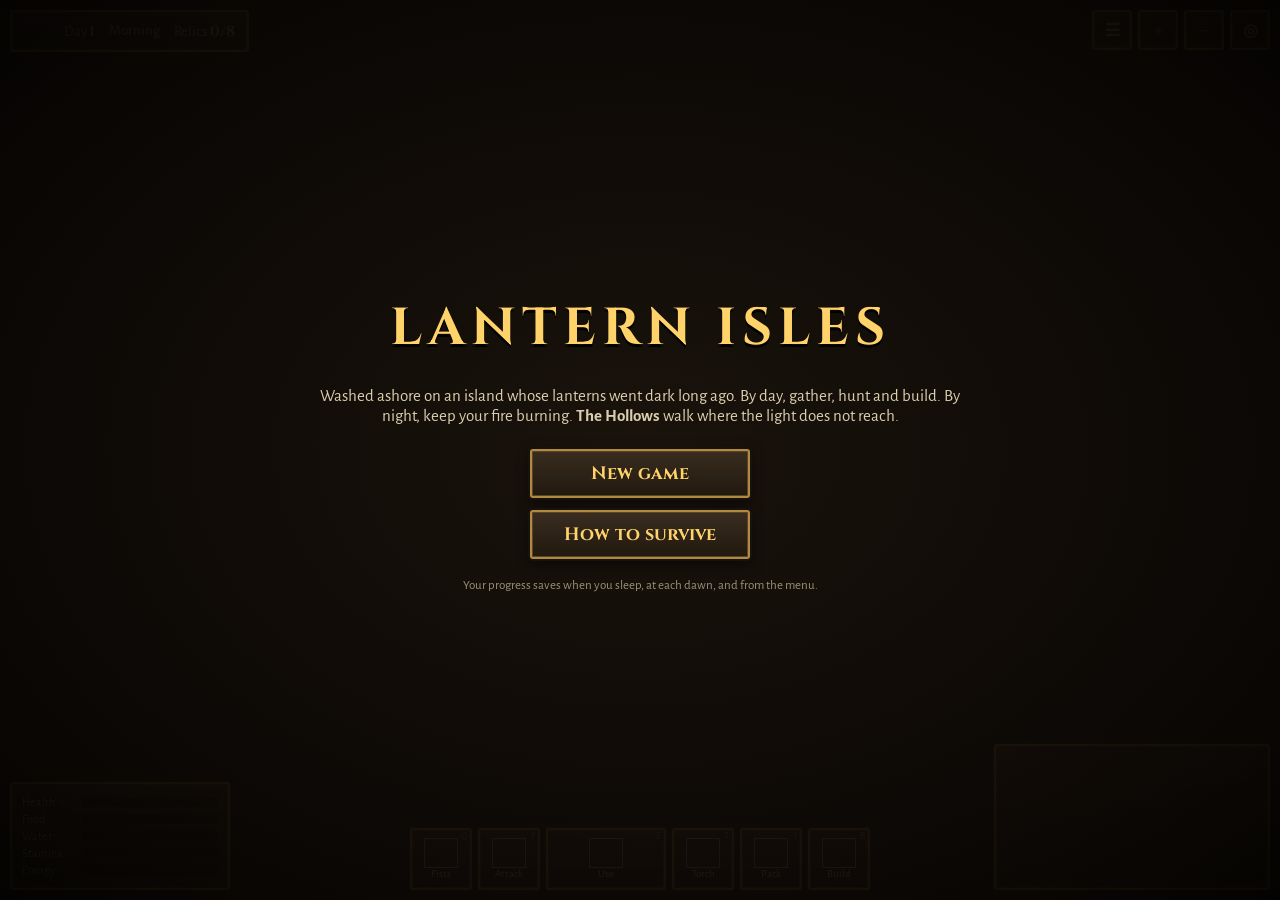
==== commit 4997d94c: "Turn Lantern Isles into a survival game Original survival game on the pre-rendered isometric standar" ====
--- a/index.html
+++ b/index.html
@@ -3,54 +3,165 @@
 <head>
 <meta charset="utf-8">
 <meta name="viewport" content="width=device-width,initial-scale=1,maximum-scale=1,user-scalable=no">
-<title>Lantern Isles</title>
+<title>Lantern Isles — Survival</title>
 <link rel="preconnect" href="https://fonts.googleapis.com">
 <link href="https://fonts.googleapis.com/css2?family=Cinzel:wght@600;700&family=Alegreya+Sans:wght@400;700&display=swap" rel="stylesheet">
 <style>
-  :root{--panel:#2b2219;--dark:#17120d;--gold:#b08a3e;--golddk:#5b4524;--text:#f1e3c0;--accent:#ffd36a}
+  :root{--gold:#b08a3e;--golddk:#5b4524;--dark:#17120d;--text:#f1e3c0;--accent:#ffd36a;--red:#c8433a}
+  *{box-sizing:border-box}
   html,body{margin:0;height:100%;background:#000;overflow:hidden;color:var(--text);font-family:'Alegreya Sans',Georgia,serif;touch-action:none;user-select:none;-webkit-user-select:none}
   canvas#game{display:block;width:100vw;height:100vh;image-rendering:pixelated}
-  .frame{background:linear-gradient(180deg,#3a2d20,#21180f);border:2px solid var(--gold);box-shadow:0 0 0 2px var(--dark),inset 0 0 0 1px var(--golddk),0 4px 14px rgba(0,0,0,.6)}
-  #bar-top{position:fixed;left:0;right:0;top:0;height:38px;display:flex;align-items:center;gap:18px;padding:0 14px;border-width:0 0 2px 0;font-size:15px;overflow-x:auto;white-space:nowrap}
-  #bar-top .title{font-family:Cinzel,serif;font-weight:700;letter-spacing:3px;color:var(--accent);font-size:15px;margin-right:6px}
-  .res{display:flex;align-items:center;gap:6px}
-  .ico{width:16px;height:16px;border-radius:2px;box-shadow:inset 0 0 0 1px rgba(0,0,0,.6)}
-  .res b{color:var(--accent);font-weight:700;min-width:28px}
-  #msg{position:fixed;left:14px;top:50px;font-size:17px;color:#fff3c9;text-shadow:0 1px 0 #000,0 0 6px #000;opacity:0;transition:opacity .5s;pointer-events:none;max-width:70vw}
-  #minibox{position:fixed;right:10px;bottom:10px;padding:8px;border-radius:4px}
-  #mini{display:block;width:300px;height:150px;image-rendering:pixelated;cursor:pointer}
-  #ctrls{position:fixed;left:10px;bottom:10px;display:flex;gap:6px}
-  #ctrls button{font:700 18px Cinzel,serif;color:var(--accent);width:44px;height:44px;border-radius:3px;cursor:pointer;padding:0}
-  #help{position:fixed;left:10px;bottom:62px;font-size:13px;padding:6px 10px;opacity:.92;pointer-events:none}
-  #loading{position:fixed;inset:0;display:flex;flex-direction:column;align-items:center;justify-content:center;background:radial-gradient(#2b2219,#0b0805);z-index:20}
-  #loading h1{font-family:Cinzel,serif;letter-spacing:6px;color:var(--accent);margin:0 0 18px;font-size:34px;text-shadow:0 2px 0 #000}
-  #bar{width:280px;height:12px;padding:2px}#bar i{display:block;height:100%;width:0;background:linear-gradient(90deg,#c9962f,#ffd36a)}
-  #lmsg{margin-top:10px;font-size:14px;opacity:.8}
-  #win{position:fixed;inset:0;display:none;align-items:center;justify-content:center;background:rgba(0,0,0,.55);z-index:15}
-  #win div{padding:24px 34px;text-align:center;font-size:17px}#win h2{font-family:Cinzel,serif;color:var(--accent);margin:0 0 10px}
-  @media (max-width:700px){#mini{width:180px;height:90px}#help{display:none}#bar-top{font-size:13px;gap:12px}#bar-top .title{display:none}}
+  button{font-family:inherit;color:var(--text);cursor:pointer}
+  .frame{background:linear-gradient(180deg,#3a2d20,#21180f);border:2px solid var(--gold);box-shadow:0 0 0 2px var(--dark),inset 0 0 0 1px var(--golddk),0 4px 14px rgba(0,0,0,.6);border-radius:3px}
+  .hidden{display:none!important}
+  /* top-left: day & relics */
+  #tl{position:fixed;left:10px;top:10px;padding:6px 12px;font-size:15px;display:flex;gap:14px;align-items:center}
+  #tl b{color:var(--accent);font-family:Cinzel,serif}
+  #clock{width:26px;height:26px}
+  #msgs{position:fixed;left:12px;top:56px;font-size:16px;color:#fff3c9;text-shadow:0 1px 0 #000,0 0 6px #000;pointer-events:none;max-width:70vw}
+  #msgs div{transition:opacity .6s;margin-bottom:3px}
+  /* stats */
+  #stats{position:fixed;left:10px;bottom:10px;padding:8px 10px;width:220px}
+  .stat{display:flex;align-items:center;gap:6px;margin:3px 0;font-size:12px}
+  .stat span{width:54px;opacity:.9}
+  .bar{flex:1;height:10px;background:#120d09;border:1px solid #000;position:relative;overflow:hidden}
+  .bar i{position:absolute;left:0;top:0;bottom:0;transition:width .25s}
+  .stat.low span{color:#ff8a7a;animation:blink 1s infinite}
+  @keyframes blink{50%{opacity:.4}}
+  /* actions */
+  #actions{position:fixed;left:50%;bottom:10px;transform:translateX(-50%);display:flex;gap:6px;align-items:flex-end}
+  .act{width:62px;height:62px;padding:2px;display:flex;flex-direction:column;align-items:center;justify-content:center;font-size:11px;line-height:1.05;position:relative}
+  .act img{width:34px;height:30px;object-fit:contain;image-rendering:pixelated}
+  .act .k{position:absolute;right:3px;top:1px;font-size:10px;opacity:.6}
+  .act .n{position:absolute;right:3px;bottom:16px;font-size:11px;color:var(--accent)}
+  .act.on{box-shadow:0 0 0 2px #ffb347,0 0 14px #ff9a30}
+  .act:disabled{opacity:.45}
+  #use{width:120px}
+  #prompt{position:fixed;left:50%;bottom:82px;transform:translateX(-50%);font-size:15px;color:#fff3c9;text-shadow:0 1px 0 #000,0 0 5px #000;pointer-events:none;white-space:nowrap}
+  /* minimap */
+  #minibox{position:fixed;right:10px;bottom:10px;padding:6px}
+  #mini{display:block;width:260px;height:130px;image-rendering:pixelated;cursor:pointer}
+  #tr{position:fixed;right:10px;top:10px;display:flex;gap:6px}
+  #tr button{width:40px;height:40px;font:700 17px Cinzel,serif;color:var(--accent)}
+  /* panels */
+  .modal{position:fixed;inset:0;background:rgba(0,0,0,.55);display:flex;align-items:center;justify-content:center;z-index:30}
+  .panel{width:min(860px,96vw);max-height:90vh;overflow:auto;padding:14px 16px}
+  .panel h2{font-family:Cinzel,serif;color:var(--accent);margin:0 0 10px;font-size:20px;letter-spacing:2px;display:flex;justify-content:space-between;align-items:center}
+  .panel h3{font-family:Cinzel,serif;color:var(--accent);font-size:14px;margin:12px 0 6px;letter-spacing:1px}
+  .x{width:34px;height:34px;font-size:18px}
+  .grid{display:grid;grid-template-columns:repeat(auto-fill,minmax(78px,1fr));gap:6px}
+  .slot{height:84px;background:#1b140e;border:1px solid var(--golddk);display:flex;flex-direction:column;align-items:center;justify-content:center;position:relative;font-size:11px;padding:2px;text-align:center}
+  .slot img{width:46px;height:40px;object-fit:contain;image-rendering:pixelated}
+  .slot .c{position:absolute;right:4px;top:2px;color:var(--accent);font-weight:700;font-size:13px}
+  .slot.eq{border-color:#ffb347;box-shadow:inset 0 0 0 1px #ffb347}
+  .slot:hover{border-color:var(--gold)}
+  .recipes{display:grid;grid-template-columns:repeat(auto-fill,minmax(250px,1fr));gap:6px}
+  .rec{display:flex;gap:8px;align-items:center;background:#1b140e;border:1px solid var(--golddk);padding:6px}
+  .rec img.o{width:44px;height:38px;object-fit:contain;image-rendering:pixelated}
+  .rec .t{flex:1;font-size:13px}.rec .t b{color:var(--accent)}
+  .cost{display:flex;gap:6px;flex-wrap:wrap;margin-top:2px;font-size:12px}
+  .cost span{display:flex;align-items:center;gap:2px}.cost img{width:18px;height:16px;object-fit:contain}
+  .cost .no{color:#ff8a7a}
+  .rec button{padding:6px 10px;font-weight:700}
+  .rec button:disabled{opacity:.4}
+  .bthumb{width:72px;height:56px;image-rendering:pixelated}
+  .tabs{display:flex;gap:6px;margin-bottom:8px}.tabs button{padding:6px 14px;font:700 14px Cinzel,serif}.tabs button.on{color:var(--accent);border-color:#ffd36a}
+  .big{padding:10px 26px;font:700 18px Cinzel,serif;color:var(--accent);margin:6px;min-width:220px}
+  #title,#dead,#win,#loading{z-index:40}
+  .screen{position:fixed;inset:0;display:flex;flex-direction:column;align-items:center;justify-content:center;background:radial-gradient(ellipse at center,rgba(30,22,14,.88),rgba(5,3,2,.97));text-align:center;padding:20px}
+  .screen h1{font-family:Cinzel,serif;color:var(--accent);letter-spacing:6px;font-size:clamp(28px,6vw,52px);margin:0 0 6px;text-shadow:0 3px 0 #000}
+  .screen p{max-width:640px;font-size:17px;opacity:.9}
+  #bar{width:280px;height:12px;padding:2px;margin-top:10px}#bar i{display:block;height:100%;width:0;background:linear-gradient(90deg,#c9962f,#ffd36a)}
+  #help ul{text-align:left;font-size:15px;line-height:1.5}
+  #placebar{position:fixed;left:50%;top:60px;transform:translateX(-50%);padding:6px 10px;display:flex;gap:10px;align-items:center;z-index:20}
+  #placebar button{padding:6px 12px}
+  #hurt{position:fixed;inset:0;pointer-events:none;box-shadow:inset 0 0 120px 40px rgba(180,0,0,.0);transition:box-shadow .15s}
+  #sleepfade{position:fixed;inset:0;background:#000;opacity:0;pointer-events:none;transition:opacity 1s;z-index:25;display:flex;align-items:center;justify-content:center;font:700 26px Cinzel,serif;color:var(--accent)}
+  @media (max-width:760px){
+    #stats{width:150px;padding:5px 7px}.stat span{width:40px;font-size:10px}.stat{margin:1px 0}.bar{height:8px}
+    #mini{width:140px;height:70px}#minibox{bottom:auto;top:48px;right:6px;padding:4px}
+    .act{width:52px;height:56px;font-size:10px}#use{width:96px}.act .k{display:none}
+    #actions{bottom:118px;left:auto;right:6px;transform:none;flex-wrap:wrap;justify-content:flex-end;width:178px}
+    #prompt{display:none}
+    #tl{font-size:12px;gap:7px;padding:3px 7px;left:6px;top:6px;max-width:calc(100vw - 160px);flex-wrap:wrap}
+    #clock{width:20px;height:20px}
+    #tr{top:6px;right:6px;gap:4px}#tr button{width:34px;height:34px;font-size:15px}
+    #msgs{top:auto;bottom:250px;left:8px;font-size:14px;max-width:calc(100vw - 200px)}
+  }
 </style>
 </head>
 <body>
 <canvas id="game"></canvas>
-<div id="bar-top" class="frame">
-  <span class="title">LANTERN ISLES</span>
-  <span class="res" title="Relics"><span class="ico" style="background:radial-gradient(#fff6c8,#e0a92e)"></span>Relics <b id="r-relic">0/0</b></span>
-  <span class="res" title="Gold"><span class="ico" style="background:linear-gradient(135deg,#ffe58a,#b07a18)"></span>Gold <b id="r-gold">0</b></span>
-  <span class="res" title="Places discovered"><span class="ico" style="background:linear-gradient(135deg,#d8cdb0,#7a6a48)"></span>Discoveries <b id="r-disc">0/0</b></span>
-  <span class="res" title="Map explored"><span class="ico" style="background:linear-gradient(135deg,#6b8a3a,#1f4f78)"></span>Explored <b id="r-expl">0%</b></span>
+<div id="hurt"></div>
+<div id="tl" class="frame"><canvas id="clock" width="52" height="52"></canvas><span>Day <b id="day">1</b></span><span id="tod">Morning</span><span>Relics <b id="relics">0/8</b></span></div>
+<div id="msgs"></div>
+<div id="tr"><button id="btn-menu" class="frame" title="Menu (Esc)">☰</button><button id="zin" class="frame">+</button><button id="zout" class="frame">−</button><button id="center" class="frame" title="Centre (C)">◎</button></div>
+<div id="stats" class="frame"></div>
+<div id="prompt"></div>
+<div id="actions">
+  <button id="b-weapon" class="act frame" title="Switch weapon (Q)"><img alt=""><span class="lbl">Fists</span><span class="k">Q</span><span class="n"></span></button>
+  <button id="b-attack" class="act frame" title="Attack (F / Space)"><img alt=""><span>Attack</span><span class="k">F</span></button>
+  <button id="use" class="act frame" title="Use / interact (E)"><img alt=""><span class="lbl">Use</span><span class="k">E</span></button>
+  <button id="b-torch" class="act frame" title="Torch (T)"><img alt=""><span>Torch</span><span class="k">T</span><span class="n"></span></button>
+  <button id="b-pack" class="act frame" title="Pack & crafting (I / Tab)"><img alt=""><span>Pack</span><span class="k">I</span></button>
+  <button id="b-build" class="act frame" title="Build (B)"><img alt=""><span>Build</span><span class="k">B</span></button>
 </div>
-<div id="msg"></div>
 <div id="minibox" class="frame"><canvas id="mini" width="384" height="192"></canvas></div>
-<div id="help" class="frame">Tap/click to walk · WASD to steer · drag to look around · scroll or pinch to zoom · Space to re-centre</div>
-<div id="ctrls"><button id="zin" class="frame">+</button><button id="zout" class="frame">−</button><button id="center" class="frame" title="Centre on explorer">◎</button></div>
-<div id="win"><div class="frame"><h2>The Lanterns Burn Again</h2>All eight relics recovered.<br>Keep exploring, there is more to find.</div></div>
-<div id="loading"><h1>LANTERN ISLES</h1><div id="bar" class="frame"><i></i></div><div id="lmsg">loading pre-rendered sprites…</div></div>
+<div id="placebar" class="frame hidden"><span id="placetxt">Place</span><button id="place-cancel" class="frame">Done</button></div>
+
+<div id="pack" class="modal hidden"><div class="panel frame">
+  <h2><span>Pack</span><button class="x frame" data-close>✕</button></h2>
+  <div class="tabs"><button class="frame on" data-tab="inv">Inventory</button><button class="frame" data-tab="craft">Crafting</button></div>
+  <div id="tab-inv"><div class="grid" id="invgrid"></div><p id="invhint" style="font-size:13px;opacity:.8">Tap an item to eat, drink, equip or use it.</p></div>
+  <div id="tab-craft" class="hidden"><div class="recipes" id="recipes"></div></div>
+</div></div>
+<div id="build" class="modal hidden"><div class="panel frame">
+  <h2><span>Build</span><button class="x frame" data-close>✕</button></h2>
+  <div class="recipes" id="blist"></div>
+</div></div>
+<div id="storage" class="modal hidden"><div class="panel frame">
+  <h2><span>Storage crate</span><button class="x frame" data-close>✕</button></h2>
+  <div style="display:flex;gap:8px;margin-bottom:8px"><button id="st-put" class="frame big" style="min-width:0;font-size:14px">Store all materials</button><button id="st-take" class="frame big" style="min-width:0;font-size:14px">Take everything</button></div>
+  <h3>In the crate</h3><div class="grid" id="stgrid"></div>
+</div></div>
+<div id="menu" class="modal hidden"><div class="panel frame" style="width:min(420px,94vw);text-align:center">
+  <h2><span>Paused</span><button class="x frame" data-close>✕</button></h2>
+  <button class="frame big" data-close>Resume</button><br>
+  <button class="frame big" id="m-save">Save game</button><br>
+  <button class="frame big" id="m-help">How to survive</button><br>
+  <button class="frame big" id="m-sound">Sound: on</button><br>
+  <button class="frame big" id="m-quit">Quit to title</button>
+</div></div>
+<div id="help" class="modal hidden"><div class="panel frame" style="width:min(640px,94vw)">
+  <h2><span>How to survive</span><button class="x frame" data-close>✕</button></h2>
+  <ul>
+    <li><b>Move:</b> tap or click the ground, or use WASD. Tap a tree, rock, bush, animal or building to walk over and use it.</li>
+    <li><b>Stay alive:</b> watch your health, food, water, stamina and energy. Drink at water or wells, eat berries and <i>cooked</i> meat.</li>
+    <li><b>Start:</b> gather sticks and fiber from bushes and stones from rocks with your bare hands. Then craft <b>Rope</b> and a <b>Stone axe</b> (Pack → Crafting).</li>
+    <li><b>Build:</b> chop trees for logs. Build a campfire, then a lean-to for sleeping and saving. Palisade walls and spike traps protect your base.</li>
+    <li><b>Night:</b> the <b>Hollows</b> come out of the dark. They fear fire, so stay near your fires or carry a torch. Brutes appear from day 4.</li>
+    <li><b>Goal:</b> find the <b>8 relics</b> in the island's shrines, build the <b>Signal Beacon</b>, light it, and survive until dawn to be rescued.</li>
+    <li><b>Keys:</b> E use · F/Space attack · Q switch weapon · T torch · I pack · B build · C centre · Esc menu · +/− zoom.</li>
+  </ul>
+</div></div>
+
+<div id="title" class="screen hidden">
+  <h1>LANTERN ISLES</h1>
+  <p>Washed ashore on an island whose lanterns went dark long ago. By day, gather, hunt and build. By night, keep your fire burning. <b>The Hollows</b> walk where the light does not reach.</p>
+  <button class="frame big" id="t-new">New game</button>
+  <button class="frame big hidden" id="t-cont">Continue</button>
+  <button class="frame big" id="t-help">How to survive</button>
+  <p style="font-size:13px;opacity:.6">Your progress saves when you sleep, at each dawn, and from the menu.</p>
+</div>
+<div id="dead" class="screen hidden"><h1 style="color:#e0675a">YOU DIED</h1><p id="deadtxt"></p><button class="frame big" id="d-load">Load last save</button><button class="frame big" id="d-new">New game</button></div>
+<div id="win" class="screen hidden"><h1>RESCUED</h1><p id="wintxt"></p><button class="frame big" id="w-cont">Keep exploring</button><button class="frame big" id="w-new">New game</button></div>
+<div id="sleepfade"></div>
+<div id="loading" class="screen"><h1>LANTERN ISLES</h1><div id="bar" class="frame"><i></i></div><p id="lmsg" style="font-size:14px">loading pre-rendered sprites…</p></div>
+
 <script src="src/style.js"></script>
 <script src="src/palette.js"></script>
 <script src="src/noise.js"></script>
 <script src="assets/atlas.js"></script>
 <script src="src/game.js"></script>
-<script>document.getElementById('win').onclick=e=>e.currentTarget.style.display='none';</script>
 </body>
 </html>
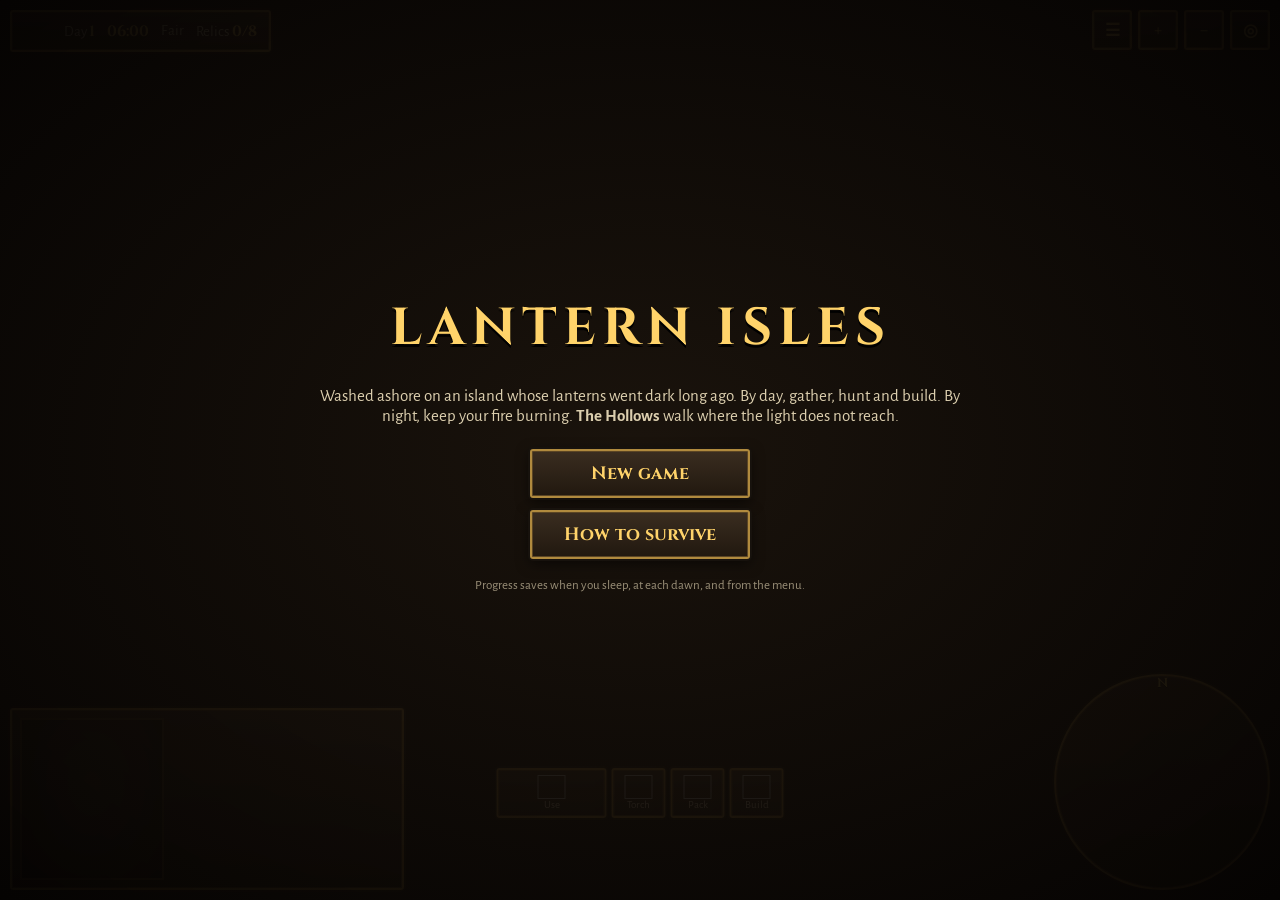
==== commit bd672907: "Survival overhaul: base building, combat, weather, portrait HUD, foliage Fixes: - Units are rendered" ====
--- a/index.html
+++ b/index.html
@@ -7,65 +7,84 @@
 <link rel="preconnect" href="https://fonts.googleapis.com">
 <link href="https://fonts.googleapis.com/css2?family=Cinzel:wght@600;700&family=Alegreya+Sans:wght@400;700&display=swap" rel="stylesheet">
 <style>
-  :root{--gold:#b08a3e;--golddk:#5b4524;--dark:#17120d;--text:#f1e3c0;--accent:#ffd36a;--red:#c8433a}
+  :root{--gold:#b08a3e;--golddk:#5b4524;--dark:#17120d;--text:#f1e3c0;--accent:#ffd36a}
   *{box-sizing:border-box}
   html,body{margin:0;height:100%;background:#000;overflow:hidden;color:var(--text);font-family:'Alegreya Sans',Georgia,serif;touch-action:none;user-select:none;-webkit-user-select:none}
   canvas#game{display:block;width:100vw;height:100vh;image-rendering:pixelated}
   button{font-family:inherit;color:var(--text);cursor:pointer}
   .frame{background:linear-gradient(180deg,#3a2d20,#21180f);border:2px solid var(--gold);box-shadow:0 0 0 2px var(--dark),inset 0 0 0 1px var(--golddk),0 4px 14px rgba(0,0,0,.6);border-radius:3px}
   .hidden{display:none!important}
-  /* top-left: day & relics */
-  #tl{position:fixed;left:10px;top:10px;padding:6px 12px;font-size:15px;display:flex;gap:14px;align-items:center}
+  #tl{position:fixed;left:10px;top:10px;padding:5px 12px;font-size:15px;display:flex;gap:12px;align-items:center}
   #tl b{color:var(--accent);font-family:Cinzel,serif}
-  #clock{width:26px;height:26px}
-  #msgs{position:fixed;left:12px;top:56px;font-size:16px;color:#fff3c9;text-shadow:0 1px 0 #000,0 0 6px #000;pointer-events:none;max-width:70vw}
+  #clock{width:28px;height:28px}
+  #msgs{position:fixed;left:12px;top:58px;font-size:16px;color:#fff3c9;text-shadow:0 1px 0 #000,0 0 6px #000;pointer-events:none;max-width:60vw}
   #msgs div{transition:opacity .6s;margin-bottom:3px}
-  /* stats */
-  #stats{position:fixed;left:10px;bottom:10px;padding:8px 10px;width:220px}
-  .stat{display:flex;align-items:center;gap:6px;margin:3px 0;font-size:12px}
-  .stat span{width:54px;opacity:.9}
-  .bar{flex:1;height:10px;background:#120d09;border:1px solid #000;position:relative;overflow:hidden}
-  .bar i{position:absolute;left:0;top:0;bottom:0;transition:width .25s}
-  .stat.low span{color:#ff8a7a;animation:blink 1s infinite}
-  @keyframes blink{50%{opacity:.4}}
-  /* actions */
-  #actions{position:fixed;left:50%;bottom:10px;transform:translateX(-50%);display:flex;gap:6px;align-items:flex-end}
-  .act{width:62px;height:62px;padding:2px;display:flex;flex-direction:column;align-items:center;justify-content:center;font-size:11px;line-height:1.05;position:relative}
-  .act img{width:34px;height:30px;object-fit:contain;image-rendering:pixelated}
-  .act .k{position:absolute;right:3px;top:1px;font-size:10px;opacity:.6}
-  .act .n{position:absolute;right:3px;bottom:16px;font-size:11px;color:var(--accent)}
-  .act.on{box-shadow:0 0 0 2px #ffb347,0 0 14px #ff9a30}
-  .act:disabled{opacity:.45}
-  #use{width:120px}
-  #prompt{position:fixed;left:50%;bottom:82px;transform:translateX(-50%);font-size:15px;color:#fff3c9;text-shadow:0 1px 0 #000,0 0 5px #000;pointer-events:none;white-space:nowrap}
-  /* minimap */
-  #minibox{position:fixed;right:10px;bottom:10px;padding:6px}
-  #mini{display:block;width:260px;height:130px;image-rendering:pixelated;cursor:pointer}
   #tr{position:fixed;right:10px;top:10px;display:flex;gap:6px}
   #tr button{width:40px;height:40px;font:700 17px Cinzel,serif;color:var(--accent)}
-  /* panels */
+  /* status panel: portrait + bars + badges */
+  #status{position:fixed;left:10px;bottom:10px;padding:8px;display:flex;gap:10px;align-items:stretch}
+  #facebox{width:144px;height:162px;background:radial-gradient(ellipse at 50% 40%,#3a3024,#120d09);border:2px solid var(--golddk);display:flex;align-items:flex-end;justify-content:center;overflow:hidden}
+  #face{width:144px;height:162px;image-rendering:pixelated;object-fit:contain}
+  #bars{display:flex;flex-direction:column;justify-content:center;gap:5px;width:220px}
+  .stat{display:flex;align-items:center;gap:7px;font-size:14px}
+  .stat .si{width:22px;height:20px;display:flex;align-items:center;justify-content:center}
+  .stat .si img{width:22px;height:20px;object-fit:contain;image-rendering:pixelated}
+  .heart{width:14px;height:13px;background:#d8463a;clip-path:path('M7 13 L1 6 C-1 3 2 0 4.5 1 C6 1.6 7 3 7 3 C7 3 8 1.6 9.5 1 C12 0 15 3 13 6 Z');display:block}
+  .bolt{font-style:normal;color:#f0d24a;font-size:15px;text-shadow:0 1px 0 #000}
+  .bar{flex:1;height:13px;background:#120d09;border:1px solid #000;position:relative;overflow:hidden;box-shadow:inset 0 1px 2px #000}
+  .bar i{position:absolute;left:0;top:0;bottom:0;transition:width .25s;box-shadow:inset 0 -3px 0 rgba(0,0,0,.25),inset 0 2px 0 rgba(255,255,255,.18)}
+  .stat b{width:30px;text-align:right;font-weight:700;color:#efe2c0}
+  .stat.low b{color:#ff8a7a;animation:blink 1s infinite}
+  @keyframes blink{50%{opacity:.4}}
+  #badges{display:flex;flex-wrap:wrap;gap:4px;margin-top:3px;min-height:4px}
+  #badges span{font-size:11px;padding:1px 6px;border-radius:2px;background:#2a1f15;border:1px solid #5b4524}
+  #badges .bad{color:#ffb0a0;border-color:#8a2a20}#badges .warn{color:#ffe0a0;border-color:#8a6a20}#badges .good{color:#c0f0a0;border-color:#3a6a20}
+  /* hotbar + actions */
+  #hotbar{position:fixed;left:50%;bottom:10px;transform:translateX(-50%);display:flex;gap:5px}
+  .hs{width:62px;height:62px;padding:0;position:relative;display:flex;align-items:center;justify-content:center}
+  .hs img{width:44px;height:40px;object-fit:contain;image-rendering:pixelated}
+  .hs .hn{position:absolute;left:4px;top:1px;font-size:11px;opacity:.75}
+  .hs .hc{position:absolute;right:4px;bottom:2px;font-size:13px;font-weight:700;color:var(--accent);text-shadow:0 1px 0 #000}
+  .hs.eq{box-shadow:0 0 0 2px #ffb347,0 0 12px #ff9a30;border-color:#ffd36a}
+  #acts{position:fixed;left:50%;bottom:82px;transform:translateX(-50%);display:flex;gap:5px}
+  .act{width:54px;height:50px;padding:2px;display:flex;flex-direction:column;align-items:center;justify-content:center;font-size:11px;line-height:1.05;position:relative}
+  .act img{width:28px;height:24px;object-fit:contain;image-rendering:pixelated}
+  .act .n{position:absolute;right:3px;top:1px;font-size:11px;color:var(--accent)}
+  .act.on{box-shadow:0 0 0 2px #ffb347,0 0 14px #ff9a30}
+  #b-use{width:110px}
+  .touchonly{display:none!important}
+  #prompt{position:fixed;left:50%;bottom:140px;transform:translateX(-50%);font-size:15px;color:#fff3c9;text-shadow:0 1px 0 #000,0 0 5px #000;pointer-events:none;white-space:nowrap}
+  #minibox{position:fixed;right:10px;bottom:10px;padding:6px;border-radius:50%}
+  #mini{display:block;width:200px;height:200px;border-radius:50%;image-rendering:pixelated;cursor:pointer}
+  #compass{position:absolute;left:50%;top:-2px;transform:translateX(-50%);font:700 13px Cinzel,serif;color:var(--accent);text-shadow:0 1px 0 #000;pointer-events:none}
+  #joy{position:fixed;left:18px;bottom:200px;width:130px;height:130px;border-radius:50%;background:rgba(20,14,8,.45);border:2px solid rgba(176,138,62,.6)}
+  #joyk{position:absolute;left:50%;top:50%;width:54px;height:54px;margin:-27px 0 0 -27px;border-radius:50%;background:rgba(255,211,106,.35);border:2px solid rgba(255,211,106,.8)}
+  #tooltip{position:fixed;z-index:35;pointer-events:none;padding:5px 9px;font-size:13px;background:rgba(20,14,8,.92);border:1px solid var(--gold)}
+  #ctxmenu{position:fixed;z-index:36;padding:6px;display:flex;flex-direction:column;gap:4px;min-width:170px}
+  #ctxmenu .ct{font:700 13px Cinzel,serif;color:var(--accent);padding:2px 4px}
+  #ctxmenu button{padding:7px 10px;text-align:left;font-size:14px}
+  #ctxmenu button:disabled{opacity:.45}
   .modal{position:fixed;inset:0;background:rgba(0,0,0,.55);display:flex;align-items:center;justify-content:center;z-index:30}
-  .panel{width:min(860px,96vw);max-height:90vh;overflow:auto;padding:14px 16px}
+  .panel{width:min(900px,96vw);max-height:90vh;overflow:auto;padding:14px 16px}
   .panel h2{font-family:Cinzel,serif;color:var(--accent);margin:0 0 10px;font-size:20px;letter-spacing:2px;display:flex;justify-content:space-between;align-items:center}
-  .panel h3{font-family:Cinzel,serif;color:var(--accent);font-size:14px;margin:12px 0 6px;letter-spacing:1px}
   .x{width:34px;height:34px;font-size:18px}
   .grid{display:grid;grid-template-columns:repeat(auto-fill,minmax(78px,1fr));gap:6px}
-  .slot{height:84px;background:#1b140e;border:1px solid var(--golddk);display:flex;flex-direction:column;align-items:center;justify-content:center;position:relative;font-size:11px;padding:2px;text-align:center}
+  .slot{height:84px;background:#1b140e;border:1px solid var(--golddk);display:flex;flex-direction:column;align-items:center;justify-content:center;position:relative;font-size:11px;padding:2px;text-align:center;cursor:pointer}
   .slot img{width:46px;height:40px;object-fit:contain;image-rendering:pixelated}
   .slot .c{position:absolute;right:4px;top:2px;color:var(--accent);font-weight:700;font-size:13px}
   .slot.eq{border-color:#ffb347;box-shadow:inset 0 0 0 1px #ffb347}
-  .slot:hover{border-color:var(--gold)}
-  .recipes{display:grid;grid-template-columns:repeat(auto-fill,minmax(250px,1fr));gap:6px}
+  .recipes{display:grid;grid-template-columns:repeat(auto-fill,minmax(260px,1fr));gap:6px}
   .rec{display:flex;gap:8px;align-items:center;background:#1b140e;border:1px solid var(--golddk);padding:6px}
+  .rec.locked{opacity:.6}
+  .rec em{font-style:normal;font-size:11px;color:#c0a060;border:1px solid #5b4524;padding:0 4px;border-radius:2px}
   .rec img.o{width:44px;height:38px;object-fit:contain;image-rendering:pixelated}
   .rec .t{flex:1;font-size:13px}.rec .t b{color:var(--accent)}
   .cost{display:flex;gap:6px;flex-wrap:wrap;margin-top:2px;font-size:12px}
   .cost span{display:flex;align-items:center;gap:2px}.cost img{width:18px;height:16px;object-fit:contain}
   .cost .no{color:#ff8a7a}
-  .rec button{padding:6px 10px;font-weight:700}
-  .rec button:disabled{opacity:.4}
-  .bthumb{width:72px;height:56px;image-rendering:pixelated}
-  .tabs{display:flex;gap:6px;margin-bottom:8px}.tabs button{padding:6px 14px;font:700 14px Cinzel,serif}.tabs button.on{color:var(--accent);border-color:#ffd36a}
+  .rec button{padding:6px 10px;font-weight:700}.rec button:disabled{opacity:.4}
+  .bthumb{width:76px;height:58px;image-rendering:pixelated;object-fit:contain}
+  .tabs,#btabs{display:flex;gap:6px;margin-bottom:8px;flex-wrap:wrap}.tabs button,#btabs button{padding:6px 12px;font:700 13px Cinzel,serif}.tabs button.on,#btabs button.on{color:var(--accent);border-color:#ffd36a}
   .big{padding:10px 26px;font:700 18px Cinzel,serif;color:var(--accent);margin:6px;min-width:220px}
   #title,#dead,#win,#loading{z-index:40}
   .screen{position:fixed;inset:0;display:flex;flex-direction:column;align-items:center;justify-content:center;background:radial-gradient(ellipse at center,rgba(30,22,14,.88),rgba(5,3,2,.97));text-align:center;padding:20px}
@@ -75,54 +94,65 @@
   #help ul{text-align:left;font-size:15px;line-height:1.5}
   #placebar{position:fixed;left:50%;top:60px;transform:translateX(-50%);padding:6px 10px;display:flex;gap:10px;align-items:center;z-index:20}
   #placebar button{padding:6px 12px}
-  #hurt{position:fixed;inset:0;pointer-events:none;box-shadow:inset 0 0 120px 40px rgba(180,0,0,.0);transition:box-shadow .15s}
+  #hurt{position:fixed;inset:0;pointer-events:none}
   #sleepfade{position:fixed;inset:0;background:#000;opacity:0;pointer-events:none;transition:opacity 1s;z-index:25;display:flex;align-items:center;justify-content:center;font:700 26px Cinzel,serif;color:var(--accent)}
-  @media (max-width:760px){
-    #stats{width:150px;padding:5px 7px}.stat span{width:40px;font-size:10px}.stat{margin:1px 0}.bar{height:8px}
-    #mini{width:140px;height:70px}#minibox{bottom:auto;top:48px;right:6px;padding:4px}
-    .act{width:52px;height:56px;font-size:10px}#use{width:96px}.act .k{display:none}
-    #actions{bottom:118px;left:auto;right:6px;transform:none;flex-wrap:wrap;justify-content:flex-end;width:178px}
-    #prompt{display:none}
-    #tl{font-size:12px;gap:7px;padding:3px 7px;left:6px;top:6px;max-width:calc(100vw - 160px);flex-wrap:wrap}
-    #clock{width:20px;height:20px}
-    #tr{top:6px;right:6px;gap:4px}#tr button{width:34px;height:34px;font-size:15px}
-    #msgs{top:auto;bottom:250px;left:8px;font-size:14px;max-width:calc(100vw - 200px)}
-  }
+  /* touch layout */
+  body.touch .touchonly{display:flex!important}
+  body.touch #status{left:6px;top:6px;bottom:auto;padding:5px;gap:6px}
+  body.touch #facebox{width:64px;height:72px}body.touch #face{width:64px;height:72px}
+  body.touch #bars{width:116px;gap:2px}body.touch .stat{font-size:10px;gap:3px}body.touch .stat .si{width:14px;height:13px}body.touch .stat .si img{width:14px;height:13px}body.touch .bar{height:7px}body.touch .stat b{width:22px}
+  body.touch #badges span{font-size:9px;padding:0 3px}
+  body.touch #tl{left:auto;right:6px;top:52px;font-size:12px;gap:6px;padding:3px 7px}body.touch #clock{width:20px;height:20px}
+  body.touch #tr{top:6px;right:6px;gap:4px}body.touch #tr button{width:34px;height:34px;font-size:15px}
+  body.touch #minibox{bottom:auto;top:90px;right:6px;padding:3px}body.touch #mini{width:96px;height:96px}
+  body.touch #msgs{top:auto;bottom:300px;font-size:14px;max-width:60vw}
+  body.touch #hotbar{bottom:6px;gap:3px}body.touch .hs{width:46px;height:46px}body.touch .hs img{width:32px;height:28px}
+  body.touch #acts{left:auto;right:8px;bottom:62px;transform:none;flex-wrap:wrap;justify-content:flex-end;width:178px;gap:4px}
+  body.touch .act{width:56px;height:52px}body.touch #b-attack{width:84px;height:84px}body.touch #b-attack img{width:44px;height:38px}body.touch #b-use{width:84px}
+  body.touch #prompt{display:none}
+  body.touch #joy{bottom:66px}
+  @media (max-width:820px){ body:not(.touch) #status{transform:scale(.8);transform-origin:left bottom} }
 </style>
 </head>
 <body>
 <canvas id="game"></canvas>
 <div id="hurt"></div>
-<div id="tl" class="frame"><canvas id="clock" width="52" height="52"></canvas><span>Day <b id="day">1</b></span><span id="tod">Morning</span><span>Relics <b id="relics">0/8</b></span></div>
+<div id="tl" class="frame"><canvas id="clock" width="52" height="52"></canvas><span>Day <b id="day">1</b></span><b id="time">06:00</b><span id="wx">Fair</span><span>Relics <b id="relics">0/8</b></span></div>
 <div id="msgs"></div>
 <div id="tr"><button id="btn-menu" class="frame" title="Menu (Esc)">☰</button><button id="zin" class="frame">+</button><button id="zout" class="frame">−</button><button id="center" class="frame" title="Centre (C)">◎</button></div>
-<div id="stats" class="frame"></div>
+<div id="status" class="frame"><div id="facebox"><canvas id="face" width="96" height="108"></canvas></div><div><div id="bars"></div><div id="badges"></div></div></div>
 <div id="prompt"></div>
-<div id="actions">
-  <button id="b-weapon" class="act frame" title="Switch weapon (Q)"><img alt=""><span class="lbl">Fists</span><span class="k">Q</span><span class="n"></span></button>
-  <button id="b-attack" class="act frame" title="Attack (F / Space)"><img alt=""><span>Attack</span><span class="k">F</span></button>
-  <button id="use" class="act frame" title="Use / interact (E)"><img alt=""><span class="lbl">Use</span><span class="k">E</span></button>
-  <button id="b-torch" class="act frame" title="Torch (T)"><img alt=""><span>Torch</span><span class="k">T</span><span class="n"></span></button>
-  <button id="b-pack" class="act frame" title="Pack & crafting (I / Tab)"><img alt=""><span>Pack</span><span class="k">I</span></button>
-  <button id="b-build" class="act frame" title="Build (B)"><img alt=""><span>Build</span><span class="k">B</span></button>
+<div id="acts">
+  <button id="b-attack" class="act frame touchonly" title="Attack: drag to aim"><img alt=""><span>Attack</span></button>
+  <button id="b-use" class="act frame" title="Use / interact (E)"><img alt=""><span class="lbl">Use</span></button>
+  <button id="b-dodge" class="act frame touchonly" title="Dodge (Space)"><img alt=""><span>Dodge</span></button>
+  <button id="b-sprint" class="act frame touchonly" title="Sprint (Shift)"><img alt=""><span>Sprint</span></button>
+  <button id="b-torch" class="act frame" title="Torch (T)"><img alt=""><span>Torch</span><span class="n"></span></button>
+  <button id="b-pack" class="act frame" title="Pack & crafting (I / Tab)"><img alt=""><span>Pack</span></button>
+  <button id="b-build" class="act frame" title="Build (B)"><img alt=""><span>Build</span></button>
 </div>
-<div id="minibox" class="frame"><canvas id="mini" width="384" height="192"></canvas></div>
+<div id="hotbar"></div>
+<div id="minibox" class="frame"><canvas id="mini" width="200" height="200"></canvas><div id="compass">N</div></div>
+<div id="joy" class="touchonly"><div id="joyk"></div></div>
+<div id="tooltip" class="hidden"></div>
+<div id="ctxmenu" class="frame hidden"></div>
 <div id="placebar" class="frame hidden"><span id="placetxt">Place</span><button id="place-cancel" class="frame">Done</button></div>
 
 <div id="pack" class="modal hidden"><div class="panel frame">
   <h2><span>Pack</span><button class="x frame" data-close>✕</button></h2>
   <div class="tabs"><button class="frame on" data-tab="inv">Inventory</button><button class="frame" data-tab="craft">Crafting</button></div>
-  <div id="tab-inv"><div class="grid" id="invgrid"></div><p id="invhint" style="font-size:13px;opacity:.8">Tap an item to eat, drink, equip or use it.</p></div>
+  <div id="tab-inv"><div class="grid" id="invgrid"></div><p style="font-size:13px;opacity:.8">Tap an item to eat, drink, equip or use it. Items marked <em style="font-style:normal;color:#c0a060">workbench</em> need you to stand at a workbench.</p></div>
   <div id="tab-craft" class="hidden"><div class="recipes" id="recipes"></div></div>
 </div></div>
 <div id="build" class="modal hidden"><div class="panel frame">
   <h2><span>Build</span><button class="x frame" data-close>✕</button></h2>
+  <div id="btabs"></div>
   <div class="recipes" id="blist"></div>
 </div></div>
 <div id="storage" class="modal hidden"><div class="panel frame">
-  <h2><span>Storage crate</span><button class="x frame" data-close>✕</button></h2>
+  <h2><span>Storage</span><button class="x frame" data-close>✕</button></h2>
   <div style="display:flex;gap:8px;margin-bottom:8px"><button id="st-put" class="frame big" style="min-width:0;font-size:14px">Store all materials</button><button id="st-take" class="frame big" style="min-width:0;font-size:14px">Take everything</button></div>
-  <h3>In the crate</h3><div class="grid" id="stgrid"></div>
+  <div class="grid" id="stgrid"></div>
 </div></div>
 <div id="menu" class="modal hidden"><div class="panel frame" style="width:min(420px,94vw);text-align:center">
   <h2><span>Paused</span><button class="x frame" data-close>✕</button></h2>
@@ -130,28 +160,29 @@
   <button class="frame big" id="m-save">Save game</button><br>
   <button class="frame big" id="m-help">How to survive</button><br>
   <button class="frame big" id="m-sound">Sound: on</button><br>
+  <button class="frame big" id="m-detail">Detail: high</button><br>
   <button class="frame big" id="m-quit">Quit to title</button>
 </div></div>
-<div id="help" class="modal hidden"><div class="panel frame" style="width:min(640px,94vw)">
+<div id="help" class="modal hidden"><div class="panel frame" style="width:min(680px,94vw)">
   <h2><span>How to survive</span><button class="x frame" data-close>✕</button></h2>
   <ul>
-    <li><b>Move:</b> tap or click the ground, or use WASD. Tap a tree, rock, bush, animal or building to walk over and use it.</li>
-    <li><b>Stay alive:</b> watch your health, food, water, stamina and energy. Drink at water or wells, eat berries and <i>cooked</i> meat.</li>
-    <li><b>Start:</b> gather sticks and fiber from bushes and stones from rocks with your bare hands. Then craft <b>Rope</b> and a <b>Stone axe</b> (Pack → Crafting).</li>
-    <li><b>Build:</b> chop trees for logs. Build a campfire, then a lean-to for sleeping and saving. Palisade walls and spike traps protect your base.</li>
-    <li><b>Night:</b> the <b>Hollows</b> come out of the dark. They fear fire, so stay near your fires or carry a torch. Brutes appear from day 4.</li>
-    <li><b>Goal:</b> find the <b>8 relics</b> in the island's shrines, build the <b>Signal Beacon</b>, light it, and survive until dawn to be rescued.</li>
-    <li><b>Keys:</b> E use · F/Space attack · Q switch weapon · T torch · I pack · B build · C centre · Esc menu · +/− zoom.</li>
+    <li><b>Interact:</b> click or tap anything: trees, rocks, bushes, animals, buildings, your own structures. You walk there and do it. If there are several options (a fire: cook, add a log, add a stick…) a menu appears.</li>
+    <li><b>Move:</b> click the ground, or WASD / arrows. <b>Shift</b> sprints (uses stamina). <b>Space</b> dodges.</li>
+    <li><b>Fight:</b> aim with the mouse and <b>right-click</b> (or F) to swing toward the cursor. Bows and slings fire where you aim. On touch screens, drag from the Attack button to aim and release to strike.</li>
+    <li><b>Stay alive:</b> health, food, water, stamina and warmth. Cold and rain chill you, so stay near fires and shelters. Bandages stop bleeding, herbs and salves cure sickness.</li>
+    <li><b>Build:</b> logs and stones build a base: walls that join up, gates, floors, a bed, a table, a drying rack, a cooking pot, a garden, storage, and a workbench for advanced gear.</li>
+    <li><b>Night:</b> Hollows come out of the dark and fear fire. The outer reaches of the island are the most dangerous, and new creatures appear as the days pass.</li>
+    <li><b>Goal:</b> find the <b>8 relics</b>, build the <b>Signal Beacon</b>, light it at dusk and survive until dawn.</li>
+    <li><b>Keys:</b> E use · F/right-click attack · Space dodge · Shift sprint · Q switch weapon · 1–6 hotbar · T torch · I pack · B build · C centre · Esc menu.</li>
   </ul>
 </div></div>
-
 <div id="title" class="screen hidden">
   <h1>LANTERN ISLES</h1>
   <p>Washed ashore on an island whose lanterns went dark long ago. By day, gather, hunt and build. By night, keep your fire burning. <b>The Hollows</b> walk where the light does not reach.</p>
   <button class="frame big" id="t-new">New game</button>
   <button class="frame big hidden" id="t-cont">Continue</button>
   <button class="frame big" id="t-help">How to survive</button>
-  <p style="font-size:13px;opacity:.6">Your progress saves when you sleep, at each dawn, and from the menu.</p>
+  <p style="font-size:13px;opacity:.6">Progress saves when you sleep, at each dawn, and from the menu.</p>
 </div>
 <div id="dead" class="screen hidden"><h1 style="color:#e0675a">YOU DIED</h1><p id="deadtxt"></p><button class="frame big" id="d-load">Load last save</button><button class="frame big" id="d-new">New game</button></div>
 <div id="win" class="screen hidden"><h1>RESCUED</h1><p id="wintxt"></p><button class="frame big" id="w-cont">Keep exploring</button><button class="frame big" id="w-new">New game</button></div>
@@ -161,6 +192,10 @@
 <script src="src/style.js"></script>
 <script src="src/palette.js"></script>
 <script src="src/noise.js"></script>
+<script src="src/data.js"></script>
+<script src="src/audio.js"></script>
+<script src="src/weather.js"></script>
+<script src="src/portrait.js"></script>
 <script src="assets/atlas.js"></script>
 <script src="src/game.js"></script>
 </body>
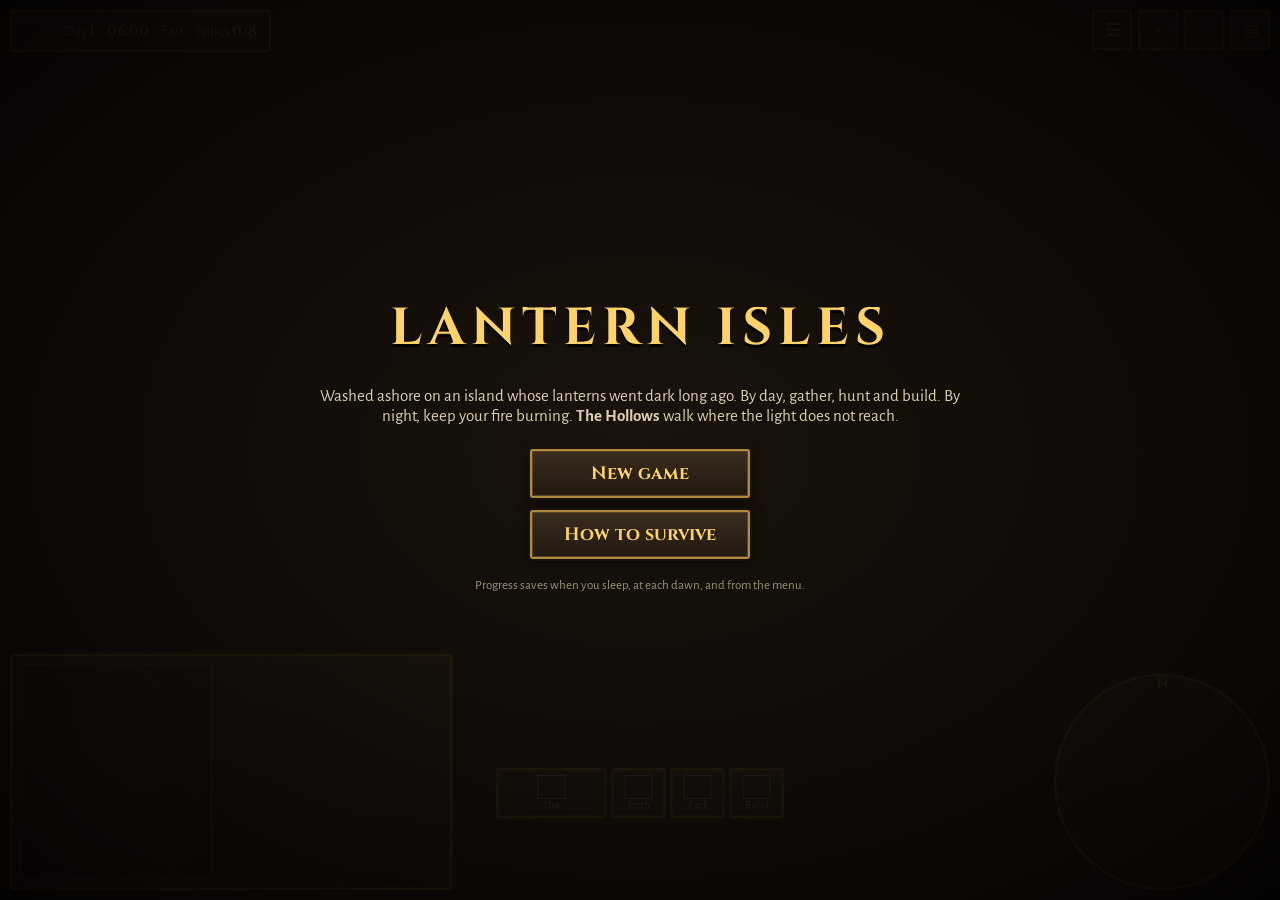
==== commit b5de15cc: "Animated portrait, slot inventory, grass that parts, cloud shadows, fixes - Status portrait is now a" ====
--- a/index.html
+++ b/index.html
@@ -23,8 +23,8 @@
   #tr button{width:40px;height:40px;font:700 17px Cinzel,serif;color:var(--accent)}
   /* status panel: portrait + bars + badges */
   #status{position:fixed;left:10px;bottom:10px;padding:8px;display:flex;gap:10px;align-items:stretch}
-  #facebox{width:144px;height:162px;background:radial-gradient(ellipse at 50% 40%,#3a3024,#120d09);border:2px solid var(--golddk);display:flex;align-items:flex-end;justify-content:center;overflow:hidden}
-  #face{width:144px;height:162px;image-rendering:pixelated;object-fit:contain}
+  #facebox{width:192px;height:216px;background:radial-gradient(ellipse at 50% 40%,#3a3024,#120d09);border:2px solid var(--golddk);display:flex;align-items:flex-end;justify-content:center;overflow:hidden}
+  #face{width:192px;height:216px;image-rendering:pixelated}
   #bars{display:flex;flex-direction:column;justify-content:center;gap:5px;width:220px}
   .stat{display:flex;align-items:center;gap:7px;font-size:14px}
   .stat .si{width:22px;height:20px;display:flex;align-items:center;justify-content:center}
@@ -73,6 +73,20 @@
   .slot img{width:46px;height:40px;object-fit:contain;image-rendering:pixelated}
   .slot .c{position:absolute;right:4px;top:2px;color:var(--accent);font-weight:700;font-size:13px}
   .slot.eq{border-color:#ffb347;box-shadow:inset 0 0 0 1px #ffb347}
+  .islots{display:grid;grid-template-columns:repeat(6,56px);gap:4px;justify-content:center}
+  .islots.hot{margin-top:10px;padding-top:10px;border-top:1px solid var(--golddk)}
+  .islot{width:56px;height:56px;background:#17110c;border:1px solid var(--golddk);box-shadow:inset 0 2px 6px rgba(0,0,0,.6);position:relative;display:flex;align-items:center;justify-content:center;cursor:pointer;user-select:none;-webkit-user-select:none;touch-action:none}
+  .islot:hover{background:#2a2016;border-color:#c9a45c}
+  .islot img,#held img{width:40px;height:36px;object-fit:contain;image-rendering:pixelated;pointer-events:none}
+  .islot .c,#held .c{position:absolute;right:3px;bottom:1px;font-weight:700;font-size:14px;color:#fff;text-shadow:1px 1px 0 #000,-1px 0 0 #000;pointer-events:none}
+  .islot .hn{position:absolute;left:3px;top:1px;font-size:10px;opacity:.55;pointer-events:none}
+  .islot.eq{box-shadow:inset 0 0 0 2px #ffb347}
+  #held{position:fixed;z-index:300;pointer-events:none;width:48px;height:48px;transform:translate(-50%,-50%);display:flex;align-items:center;justify-content:center;filter:drop-shadow(0 3px 3px rgba(0,0,0,.7))}
+  .itools{display:flex;gap:6px;justify-content:center;margin:10px 0 4px}.itools button{min-width:0;font-size:13px;padding:4px 10px}.itools button.on{background:#5a3f1c;border-color:#ffd36a}
+  .ilabel{text-align:center;font-size:13px;opacity:.7;margin:6px 0 4px}
+  .idetail{min-height:52px;margin-top:8px;display:flex;gap:10px;align-items:center;font-size:13px;padding:6px 8px;background:rgba(0,0,0,.25);border:1px solid rgba(176,138,62,.35)}
+  .idetail img{width:40px;height:36px;object-fit:contain;image-rendering:pixelated}.idetail .dt{flex:1}.idetail .hint{opacity:.7;font-size:12px}.idetail button{min-width:0;font-size:13px;padding:4px 10px}
+  body.touch .islots{grid-template-columns:repeat(6,46px);gap:3px}body.touch .islot{width:46px;height:46px}body.touch .islot img{width:34px;height:30px}
   .recipes{display:grid;grid-template-columns:repeat(auto-fill,minmax(260px,1fr));gap:6px}
   .rec{display:flex;gap:8px;align-items:center;background:#1b140e;border:1px solid var(--golddk);padding:6px}
   .rec.locked{opacity:.6}
@@ -99,10 +113,10 @@
   /* touch layout */
   body.touch .touchonly{display:flex!important}
   body.touch #status{left:6px;top:6px;bottom:auto;padding:5px;gap:6px}
-  body.touch #facebox{width:64px;height:72px}body.touch #face{width:64px;height:72px}
+  body.touch #facebox{width:96px;height:108px}body.touch #face{width:96px;height:108px}
   body.touch #bars{width:116px;gap:2px}body.touch .stat{font-size:10px;gap:3px}body.touch .stat .si{width:14px;height:13px}body.touch .stat .si img{width:14px;height:13px}body.touch .bar{height:7px}body.touch .stat b{width:22px}
   body.touch #badges span{font-size:9px;padding:0 3px}
-  body.touch #tl{left:auto;right:6px;top:52px;font-size:12px;gap:6px;padding:3px 7px}body.touch #clock{width:20px;height:20px}
+  body.touch #tl{left:6px;right:auto;top:134px;font-size:12px;gap:6px;padding:3px 7px}body.touch #clock{width:20px;height:20px}
   body.touch #tr{top:6px;right:6px;gap:4px}body.touch #tr button{width:34px;height:34px;font-size:15px}
   body.touch #minibox{bottom:auto;top:90px;right:6px;padding:3px}body.touch #mini{width:96px;height:96px}
   body.touch #msgs{top:auto;bottom:300px;font-size:14px;max-width:60vw}
@@ -141,7 +155,12 @@
 <div id="pack" class="modal hidden"><div class="panel frame">
   <h2><span>Pack</span><button class="x frame" data-close>✕</button></h2>
   <div class="tabs"><button class="frame on" data-tab="inv">Inventory</button><button class="frame" data-tab="craft">Crafting</button></div>
-  <div id="tab-inv"><div class="grid" id="invgrid"></div><p style="font-size:13px;opacity:.8">Tap an item to eat, drink, equip or use it. Items marked <em style="font-style:normal;color:#c0a060">workbench</em> need you to stand at a workbench.</p></div>
+  <div id="tab-inv">
+    <div class="islots" id="pk-pack"></div>
+    <div class="islots hot" id="pk-hot"></div>
+    <div class="itools"><button class="frame" data-mode="split">Split</button><button class="frame" data-mode="quick">Quick move</button></div>
+    <div class="idetail" id="pk-detail"></div>
+  </div>
   <div id="tab-craft" class="hidden"><div class="recipes" id="recipes"></div></div>
 </div></div>
 <div id="build" class="modal hidden"><div class="panel frame">
@@ -150,9 +169,13 @@
   <div class="recipes" id="blist"></div>
 </div></div>
 <div id="storage" class="modal hidden"><div class="panel frame">
-  <h2><span>Storage</span><button class="x frame" data-close>✕</button></h2>
-  <div style="display:flex;gap:8px;margin-bottom:8px"><button id="st-put" class="frame big" style="min-width:0;font-size:14px">Store all materials</button><button id="st-take" class="frame big" style="min-width:0;font-size:14px">Take everything</button></div>
-  <div class="grid" id="stgrid"></div>
+  <h2><span id="st-title">Storage</span><button class="x frame" data-close>✕</button></h2>
+  <div class="islots" id="st-box"></div>
+  <div class="itools"><button class="frame" id="st-sort">Sort</button><button class="frame" data-mode="split">Split</button><button class="frame" data-mode="quick">Quick move</button></div>
+  <div class="ilabel">Pack</div>
+  <div class="islots" id="st-pack"></div>
+  <div class="islots hot" id="st-hot"></div>
+  <div class="idetail" id="st-detail"></div>
 </div></div>
 <div id="menu" class="modal hidden"><div class="panel frame" style="width:min(420px,94vw);text-align:center">
   <h2><span>Paused</span><button class="x frame" data-close>✕</button></h2>
@@ -173,6 +196,7 @@
     <li><b>Build:</b> logs and stones build a base: walls that join up, gates, floors, a bed, a table, a drying rack, a cooking pot, a garden, storage, and a workbench for advanced gear.</li>
     <li><b>Night:</b> Hollows come out of the dark and fear fire. The outer reaches of the island are the most dangerous, and new creatures appear as the days pass.</li>
     <li><b>Goal:</b> find the <b>8 relics</b>, build the <b>Signal Beacon</b>, light it at dusk and survive until dawn.</li>
+    <li><b>Pack &amp; storage:</b> click a stack to pick it up and click a slot to place it (or drag). Right-click takes half or drops one. Shift-click sends it across. Hover and press 1–6 to put it on the hotbar, E to use it, Q to drop it.</li>
     <li><b>Keys:</b> E use · F/right-click attack · Space dodge · Shift sprint · Q switch weapon · 1–6 hotbar · T torch · I pack · B build · C centre · Esc menu.</li>
   </ul>
 </div></div>
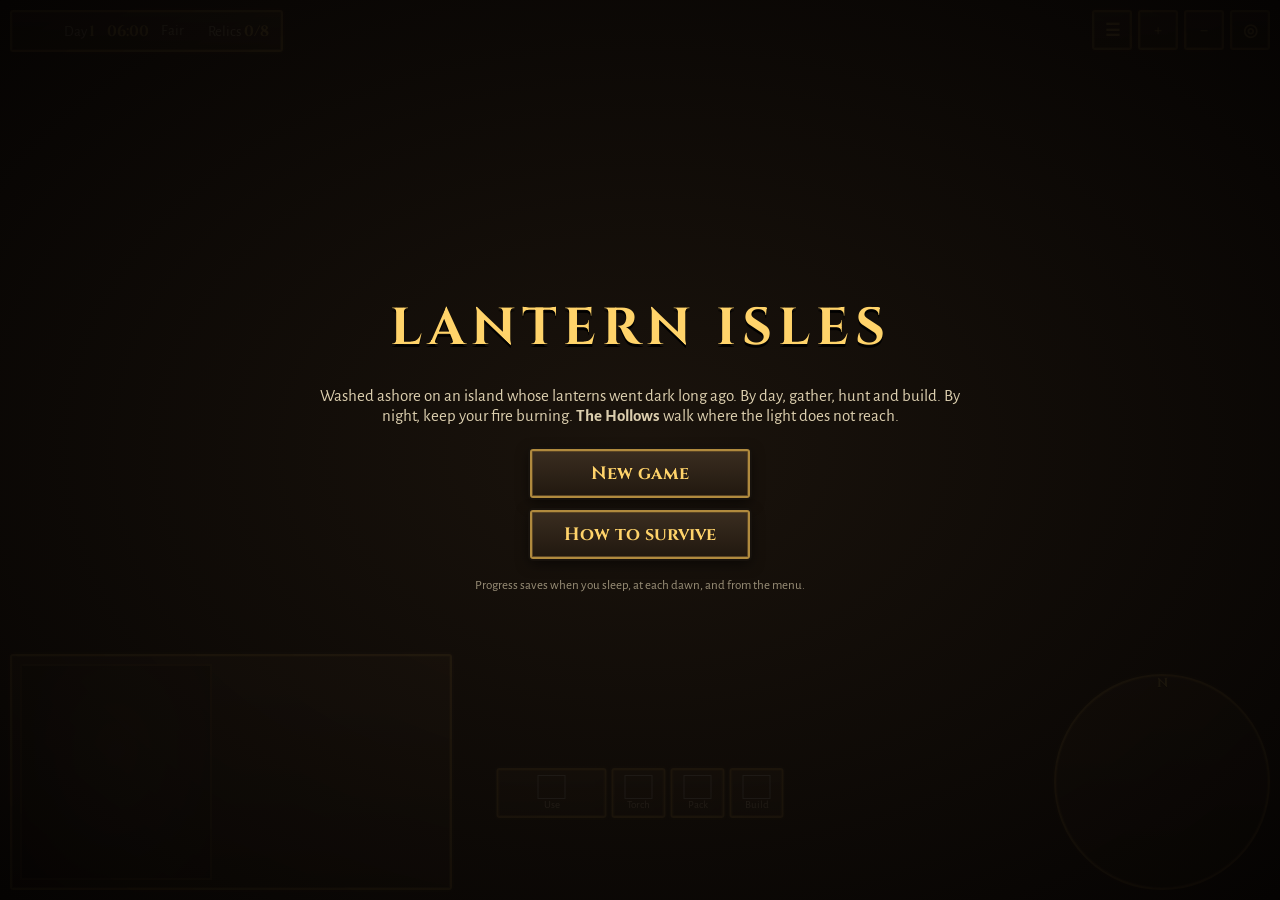
==== commit 67a49d3a: "Biome-based islands with ground textures that blend over distance - World generation now has a clima" ====
--- a/index.html
+++ b/index.html
@@ -131,7 +131,7 @@
 <body>
 <canvas id="game"></canvas>
 <div id="hurt"></div>
-<div id="tl" class="frame"><canvas id="clock" width="52" height="52"></canvas><span>Day <b id="day">1</b></span><b id="time">06:00</b><span id="wx">Fair</span><span>Relics <b id="relics">0/8</b></span></div>
+<div id="tl" class="frame"><canvas id="clock" width="52" height="52"></canvas><span>Day <b id="day">1</b></span><b id="time">06:00</b><span id="wx">Fair</span><span id="region" style="color:#cfe0a8"></span><span>Relics <b id="relics">0/8</b></span></div>
 <div id="msgs"></div>
 <div id="tr"><button id="btn-menu" class="frame" title="Menu (Esc)">☰</button><button id="zin" class="frame">+</button><button id="zout" class="frame">−</button><button id="center" class="frame" title="Centre (C)">◎</button></div>
 <div id="status" class="frame"><div id="facebox"><canvas id="face" width="96" height="108"></canvas></div><div><div id="bars"></div><div id="badges"></div></div></div>
